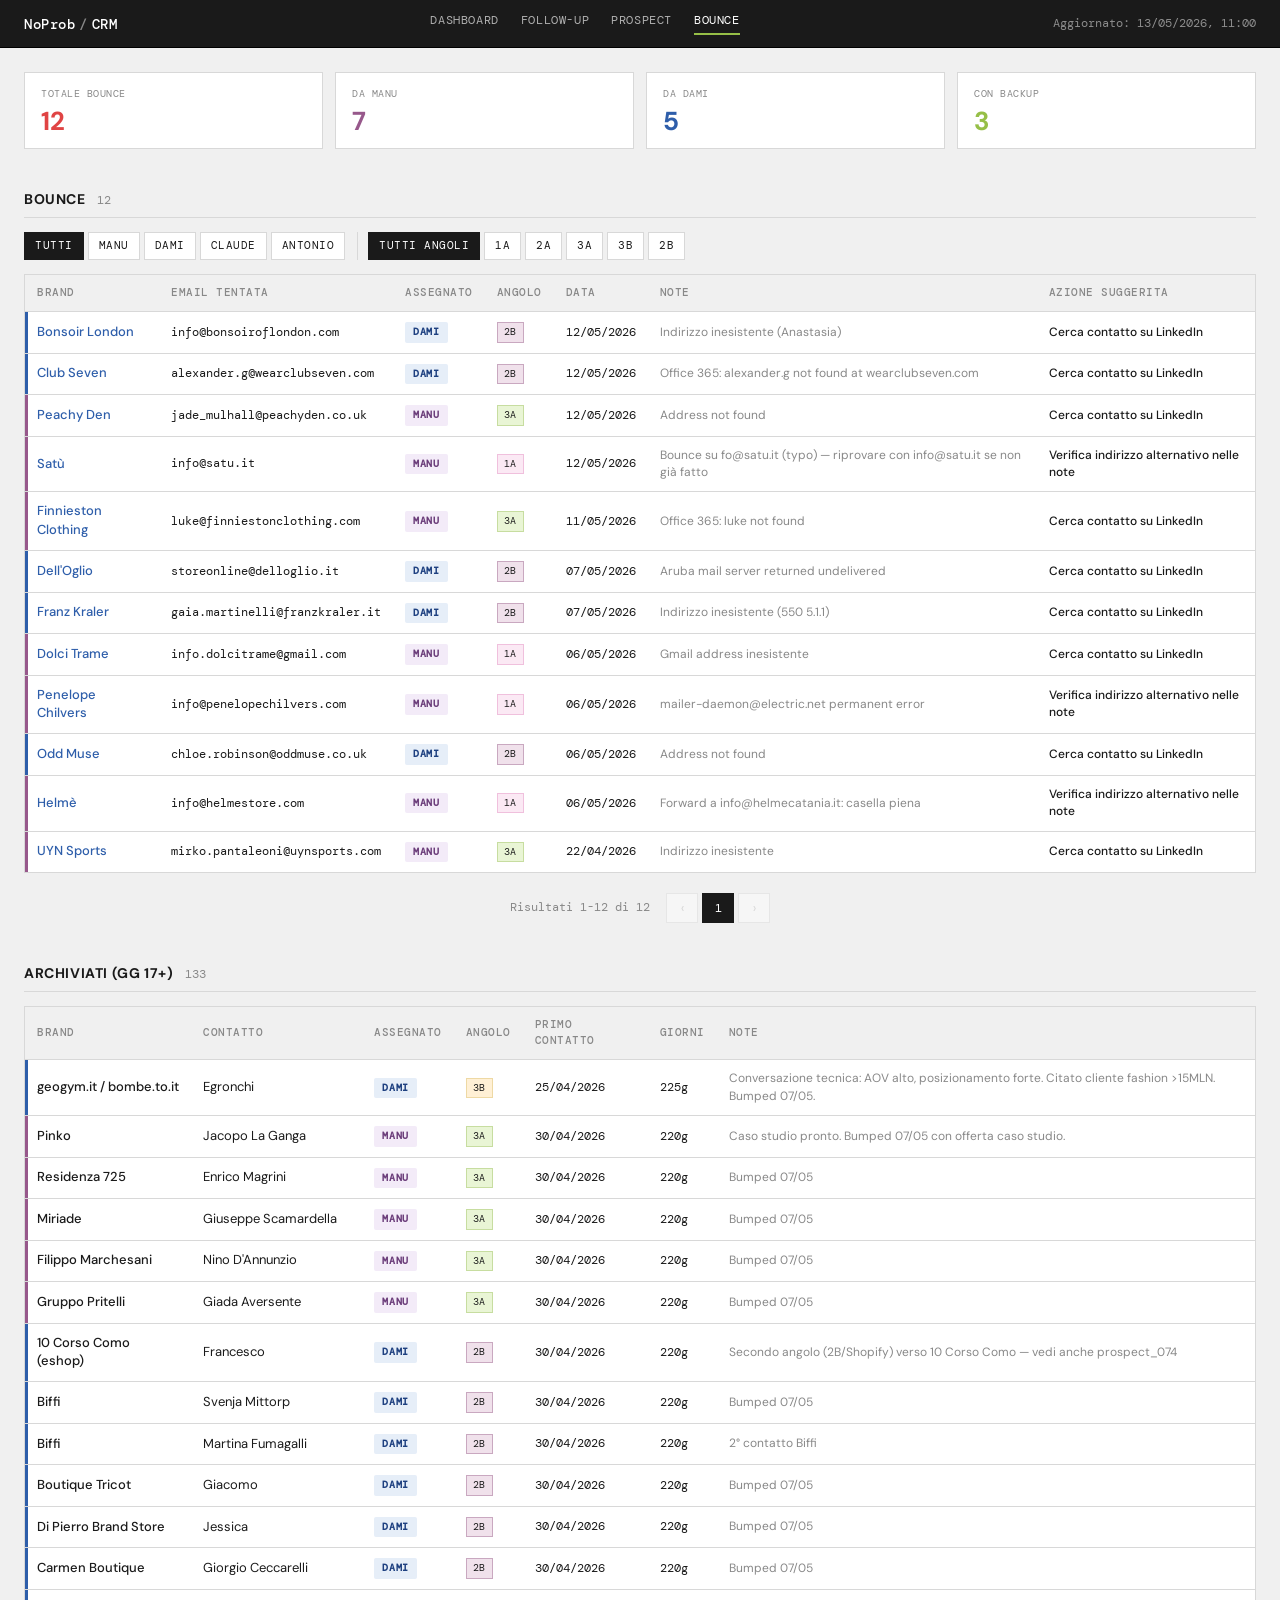
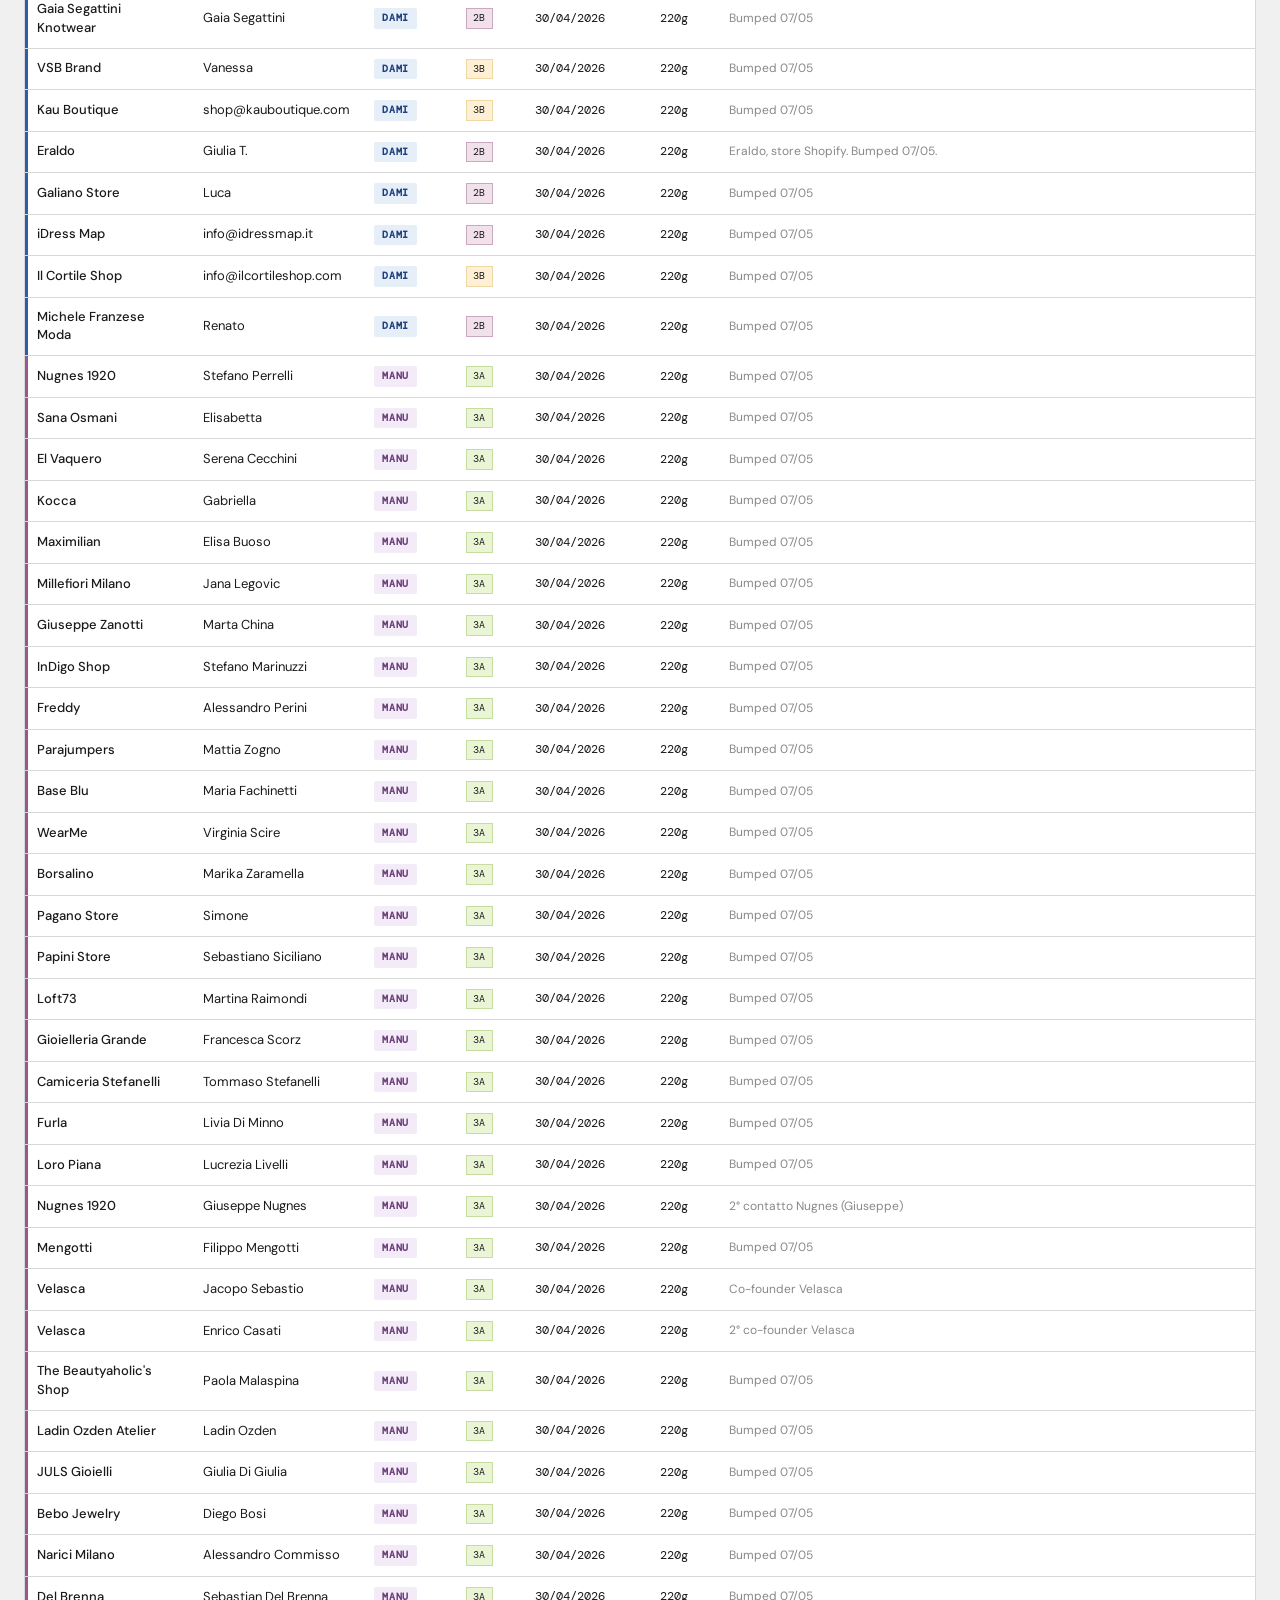
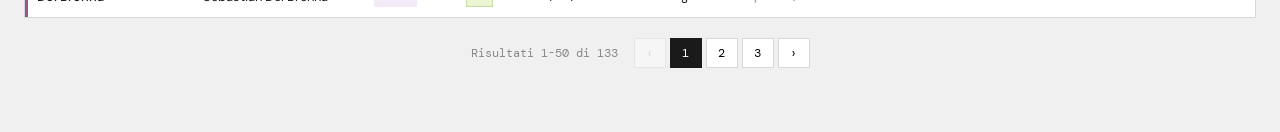
==== bounced.html @ 33f22202 "feat(crm): v2 — multi-page CRM with sender labels, follow-up tracking Rebuild completo del CRM da si" ====
<!doctype html>
<html lang="it">
<head>
<meta charset="utf-8" />
<meta name="viewport" content="width=device-width, initial-scale=1" />
<title>NoProb · CRM · Bounce</title>
<link rel="preconnect" href="https://fonts.googleapis.com">
<link rel="preconnect" href="https://fonts.gstatic.com" crossorigin>
<link href="https://fonts.googleapis.com/css2?family=DM+Mono:wght@400;500&family=DM+Sans:wght@400;500;700&display=swap" rel="stylesheet">
<link rel="stylesheet" href="./css/style.css">
</head>
<body>

<div id="header-slot"></div>

<main>
  <!-- STATS BOUNCE -->
  <section>
    <div class="stats" style="grid-template-columns:repeat(4,1fr);">
      <div class="stat danger"><div class="label">Totale bounce</div><div class="value" id="b-total">—</div></div>
      <div class="stat purple"><div class="label">Da Manu</div><div class="value" id="b-manu">—</div></div>
      <div class="stat blue"><div class="label">Da Dami</div><div class="value" id="b-dami">—</div></div>
      <div class="stat green"><div class="label">Con backup</div><div class="value" id="b-backup">—</div></div>
    </div>
  </section>

  <!-- TABELLA BOUNCE -->
  <section>
    <h2 class="section-title">Bounce <span class="count" id="bounce-count"></span></h2>
    <div class="filters">
      <div class="filter-group" id="bf-sender">
        <span class="chip active" data-key="sender" data-value="all">Tutti</span>
        <span class="chip" data-key="sender" data-value="Manu">Manu</span>
        <span class="chip" data-key="sender" data-value="Dami">Dami</span>
        <span class="chip" data-key="sender" data-value="Claude">Claude</span>
        <span class="chip" data-key="sender" data-value="Antonio">Antonio</span>
      </div>
      <div class="filter-group" id="bf-angle">
        <span class="chip active" data-key="angle" data-value="all">Tutti angoli</span>
        <span class="chip" data-key="angle" data-value="1A">1A</span>
        <span class="chip" data-key="angle" data-value="2A">2A</span>
        <span class="chip" data-key="angle" data-value="3A">3A</span>
        <span class="chip" data-key="angle" data-value="3B">3B</span>
        <span class="chip" data-key="angle" data-value="2B">2B</span>
      </div>
    </div>
    <div id="bounce-table-wrap"></div>
    <div id="bounce-pagination"></div>
  </section>

  <!-- ARCHIVIATI -->
  <section>
    <h2 class="section-title">Archiviati (gg 17+) <span class="count" id="arch-count"></span></h2>
    <div id="arch-table-wrap"></div>
    <div id="arch-pagination"></div>
  </section>
</main>

<script src="./js/shared.js"></script>
<script>
const STATE = {
  data: null,
  bounce: { sender: 'all', angle: 'all', page: 1, perPage: 50 },
  arch:   { page: 1, perPage: 50 },
};

function renderStats() {
  const all = STATE.data.bounced || [];
  document.getElementById('b-total').textContent = all.length;
  document.getElementById('b-manu').textContent = all.filter(b => (b.sender || b.assigned_to) === 'Manu').length;
  document.getElementById('b-dami').textContent = all.filter(b => (b.sender || b.assigned_to) === 'Dami').length;
  document.getElementById('b-backup').textContent = all.filter(b =>
    /alternativ|backup|@|customercare|sales@/i.test(b.notes || '')
  ).length;
}

function applyBounceFilters(items) {
  let r = items;
  if (STATE.bounce.sender !== 'all') r = r.filter(b => (b.sender || b.assigned_to) === STATE.bounce.sender);
  if (STATE.bounce.angle  !== 'all') r = r.filter(b => b.angle === STATE.bounce.angle);
  return r;
}

function renderBounces() {
  const wrap = document.getElementById('bounce-table-wrap');
  const pag  = document.getElementById('bounce-pagination');
  clear(wrap); clear(pag);

  const all = STATE.data.bounced || [];
  const filtered = applyBounceFilters(all);
  filtered.sort((a, b) => (b.bounce_date || '').localeCompare(a.bounce_date || ''));

  document.getElementById('bounce-count').textContent =
    `${filtered.length}${filtered.length !== all.length ? ' filtrati su ' + all.length : ''}`;

  if (!filtered.length) {
    wrap.appendChild(el('div', { class: 'empty' }, 'Nessun bounce'));
    return;
  }

  const state = paginate(filtered, STATE.bounce.page, STATE.bounce.perPage);

  const table = el('table', { class: 'crm-table' });
  table.appendChild(el('thead', {}, el('tr', {},
    el('th', {}, 'Brand'),
    el('th', {}, 'Email tentata'),
    el('th', {}, 'Assegnato'),
    el('th', {}, 'Angolo'),
    el('th', {}, 'Data'),
    el('th', {}, 'Note'),
    el('th', {}, 'Azione suggerita'),
  )));
  const tbody = el('tbody');
  for (const b of state.slice) {
    const sender = (b.sender || b.assigned_to || 'Manu').toLowerCase();
    const brandCell = b.domain
      ? el('td', { class: 'brand-cell' },
          el('a', { href: `https://${b.domain}`, target: '_blank', rel: 'noopener' }, b.brand || b.domain))
      : el('td', { class: 'brand-cell' }, b.brand || '—');
    tbody.appendChild(el('tr', { class: `sender-${sender}` },
      brandCell,
      el('td', { class: 'mono' }, b.email || '—'),
      el('td', {}, senderBadge(b.sender || b.assigned_to)),
      el('td', {}, angleBadge(b.angle)),
      el('td', { class: 'mono' }, fmtDateIT(b.bounce_date)),
      el('td', { style: 'font-size:12px;color:var(--muted);' }, b.notes || '—'),
      el('td', { style: 'font-size:12px;font-weight:500;' }, b.suggested_action || 'Cerca contatto su LinkedIn'),
    ));
  }
  table.appendChild(tbody);
  wrap.appendChild(table);

  pag.appendChild(renderPagination(state, p => {
    STATE.bounce.page = p; renderBounces();
    document.getElementById('bounce-table-wrap').scrollIntoView({ behavior: 'smooth', block: 'start' });
  }));
}

function renderArchived() {
  const wrap = document.getElementById('arch-table-wrap');
  const pag  = document.getElementById('arch-pagination');
  clear(wrap); clear(pag);

  const all = STATE.data.no_reply || [];
  const archived = all.filter(p => p.status === 'archived' || (p.first_contact && daysSince(p.first_contact) >= 17 && p.status !== 'autoresponse'));
  archived.sort((a, b) => (a.first_contact || '').localeCompare(b.first_contact || ''));

  document.getElementById('arch-count').textContent = archived.length;

  if (!archived.length) {
    wrap.appendChild(el('div', { class: 'empty' }, 'Nessun prospect archiviato'));
    return;
  }

  const state = paginate(archived, STATE.arch.page, STATE.arch.perPage);

  const table = el('table', { class: 'crm-table' });
  table.appendChild(el('thead', {}, el('tr', {},
    el('th', {}, 'Brand'),
    el('th', {}, 'Contatto'),
    el('th', {}, 'Assegnato'),
    el('th', {}, 'Angolo'),
    el('th', {}, 'Primo contatto'),
    el('th', {}, 'Giorni'),
    el('th', {}, 'Note'),
  )));
  const tbody = el('tbody');
  for (const p of state.slice) {
    const sender = (p.sender || p.assigned_to || 'Manu').toLowerCase();
    const days = daysSince(p.first_contact);
    const tr = el('tr', { class: `sender-${sender}` },
      el('td', { class: 'brand-cell' }, p.brand || '—'),
      el('td', {}, p.contact || p.email || '—'),
      el('td', {}, senderBadge(p.sender || p.assigned_to)),
      el('td', {}, angleBadge(p.angle)),
      el('td', { class: 'mono' }, fmtDateIT(p.first_contact)),
      el('td', { class: 'mono' }, days != null ? `${days}g` : '—'),
      el('td', { style: 'font-size:12px;color:var(--muted);' }, p.notes || '—'),
    );
    tr.addEventListener('click', () => openModal(p.brand, buildProspectModal(p)));
    tbody.appendChild(tr);
  }
  table.appendChild(tbody);
  wrap.appendChild(table);

  pag.appendChild(renderPagination(state, p => {
    STATE.arch.page = p; renderArchived();
    document.getElementById('arch-table-wrap').scrollIntoView({ behavior: 'smooth', block: 'start' });
  }));
}

function bindFilters() {
  document.querySelectorAll('#bf-sender .chip, #bf-angle .chip').forEach(chip => {
    chip.addEventListener('click', () => {
      const key = chip.getAttribute('data-key');
      const val = chip.getAttribute('data-value');
      STATE.bounce[key] = val;
      const grp = chip.parentElement;
      grp.querySelectorAll('.chip').forEach(c => c.classList.remove('active'));
      chip.classList.add('active');
      STATE.bounce.page = 1;
      renderBounces();
    });
  });
}

async function init() {
  document.getElementById('header-slot').appendChild(buildHeader('bounced'));
  try {
    STATE.data = await loadProspects();
    setTimestamp(STATE.data.meta && STATE.data.meta.last_updated);
    bindFilters();
    renderStats();
    renderBounces();
    renderArchived();
  } catch (err) {
    showError(`Errore caricamento dati: ${err.message}`);
    setTimestamp(null);
  }
}
init();
</script>
</body>
</html>
---- css/style.css ----
:root {
  --black: #1A1A1A;
  --bg: #F0F0F0;
  --white: #ffffff;
  --green: #96BF47;
  --purple: #97588B;
  --blue: #2E5EAA;
  --border: #D8D8D8;
  --muted: #888888;
  --danger: #E04444;
  --warning: #E89B2F;
  --orange: #ffad46;

  --badge-manu-bg: #f3ebf8;
  --badge-manu-fg: #6b3d7a;
  --badge-dami-bg: #e6eef8;
  --badge-dami-fg: #1e4080;
  --badge-claude-bg: #fff3e0;
  --badge-claude-fg: #8a4a00;
  --badge-antonio-bg: #edf7da;
  --badge-antonio-fg: #2a5a20;

  --font-sans: "DM Sans", system-ui, -apple-system, sans-serif;
  --font-mono: "DM Mono", ui-monospace, "SF Mono", Menlo, monospace;
}

* { box-sizing: border-box; }
html, body { margin: 0; padding: 0; }
body {
  font-family: var(--font-sans);
  color: var(--black);
  background: var(--bg);
  font-size: 14px;
  line-height: 1.45;
  -webkit-font-smoothing: antialiased;
}
a { color: var(--blue); text-decoration: none; }
a:hover { text-decoration: underline; }
button { font-family: inherit; cursor: pointer; }

/* ============ Header + Nav ============ */
header.app-header {
  position: sticky;
  top: 0;
  z-index: 50;
  background: var(--black);
  color: var(--white);
  display: flex;
  align-items: center;
  justify-content: space-between;
  padding: 12px 24px;
  border-bottom: 1px solid #000;
}
.logo {
  font-family: var(--font-mono);
  font-weight: 500;
  font-size: 14px;
  letter-spacing: 0.5px;
  color: var(--white);
}
.logo .slash { color: var(--muted); margin: 0 4px; }

nav.main-nav {
  display: flex;
  gap: 22px;
}
nav.main-nav a {
  color: rgba(255,255,255,0.65);
  font-family: var(--font-mono);
  font-size: 12px;
  text-transform: uppercase;
  letter-spacing: 0.6px;
  padding-bottom: 4px;
  border-bottom: 2px solid transparent;
  text-decoration: none;
}
nav.main-nav a:hover { color: var(--white); text-decoration: none; }
nav.main-nav a.active {
  color: var(--white);
  border-bottom-color: var(--green);
}

.timestamp {
  font-family: var(--font-mono);
  font-size: 12px;
  color: rgba(255,255,255,0.5);
}

main {
  max-width: 1400px;
  margin: 0 auto;
  padding: 24px;
}
section { margin-bottom: 40px; }

h2.section-title {
  font-family: var(--font-sans);
  font-weight: 700;
  font-size: 14px;
  text-transform: uppercase;
  letter-spacing: 0.6px;
  margin: 0 0 14px 0;
  padding-bottom: 8px;
  border-bottom: 1px solid var(--border);
}
h2.section-title .count {
  font-family: var(--font-mono);
  font-weight: 400;
  font-size: 12px;
  color: var(--muted);
  margin-left: 8px;
  text-transform: none;
  letter-spacing: 0;
}

/* ============ Stats bar ============ */
.stats {
  display: grid;
  grid-template-columns: repeat(6, 1fr);
  gap: 12px;
  margin-bottom: 32px;
}
.stat {
  background: var(--white);
  border: 1px solid var(--border);
  padding: 14px 16px;
}
.stat .label {
  font-family: var(--font-mono);
  font-size: 10px;
  color: var(--muted);
  text-transform: uppercase;
  letter-spacing: 0.5px;
  margin-bottom: 6px;
}
.stat .value {
  font-weight: 700;
  font-size: 26px;
  line-height: 1;
}
.stat.green .value   { color: var(--green); }
.stat.warning .value { color: var(--warning); }
.stat.blue .value    { color: var(--blue); }
.stat.danger .value  { color: var(--danger); }
.stat.purple .value  { color: var(--purple); }

/* ============ 7-day activity bar ============ */
.week-bar {
  display: grid;
  grid-template-columns: repeat(7, 1fr);
  gap: 8px;
  margin-bottom: 24px;
}
.day-card {
  background: var(--white);
  border: 1px solid var(--border);
  padding: 12px;
  display: flex;
  flex-direction: column;
  min-height: 92px;
  position: relative;
}
.day-card.today {
  border: 1px solid var(--black);
  border-bottom: 3px solid var(--black);
}
.day-card.empty { background: #fafafa; opacity: 0.65; }
.day-card .day-date {
  font-family: var(--font-mono);
  font-size: 11px;
  color: var(--muted);
  text-transform: uppercase;
  letter-spacing: 0.5px;
  margin-bottom: 6px;
}
.day-card .day-total {
  font-weight: 700;
  font-size: 22px;
  line-height: 1;
  margin-bottom: 8px;
}
.day-card .day-dots {
  display: flex;
  gap: 4px;
  flex-wrap: wrap;
  margin-top: auto;
}
.dot {
  display: inline-flex;
  align-items: center;
  gap: 3px;
  font-family: var(--font-mono);
  font-size: 10px;
  color: var(--muted);
}
.dot::before {
  content: '';
  display: inline-block;
  width: 8px;
  height: 8px;
  border-radius: 50%;
}
.dot.manu::before    { background: var(--purple); }
.dot.dami::before    { background: var(--blue); }
.dot.claude::before  { background: var(--orange); }
.dot.antonio::before { background: var(--green); }

/* ============ Date range filter ============ */
.range-filter {
  display: flex;
  gap: 8px;
  align-items: center;
  background: var(--white);
  border: 1px solid var(--border);
  padding: 10px 14px;
  margin-bottom: 24px;
  flex-wrap: wrap;
}
.range-filter label {
  font-family: var(--font-mono);
  font-size: 11px;
  text-transform: uppercase;
  color: var(--muted);
  letter-spacing: 0.5px;
}
.range-filter input[type="date"] {
  border: 1px solid var(--border);
  padding: 6px 8px;
  font-family: var(--font-mono);
  font-size: 12px;
  background: var(--white);
}
.btn {
  background: var(--black);
  color: var(--white);
  border: none;
  padding: 7px 14px;
  font-family: var(--font-mono);
  font-size: 11px;
  text-transform: uppercase;
  letter-spacing: 0.5px;
}
.btn.secondary {
  background: var(--white);
  color: var(--black);
  border: 1px solid var(--border);
}
.btn:hover { opacity: 0.85; }
.range-active-badge {
  font-family: var(--font-mono);
  font-size: 11px;
  background: var(--bg);
  padding: 4px 8px;
  border: 1px solid var(--border);
  margin-left: 8px;
}

/* ============ Sender badges ============ */
.badge {
  display: inline-block;
  font-family: var(--font-mono);
  font-size: 10px;
  padding: 2px 7px;
  border: 1px solid transparent;
  text-transform: uppercase;
  letter-spacing: 0.6px;
  font-weight: 700;
  border-radius: 2px;
}
.badge.sender-manu    { background: var(--badge-manu-bg);    color: var(--badge-manu-fg); }
.badge.sender-dami    { background: var(--badge-dami-bg);    color: var(--badge-dami-fg); }
.badge.sender-claude  { background: var(--badge-claude-bg);  color: var(--badge-claude-fg); }
.badge.sender-antonio { background: var(--badge-antonio-bg); color: var(--badge-antonio-fg); }

.badge-angle {
  display: inline-block;
  font-family: var(--font-mono);
  font-size: 10px;
  padding: 2px 6px;
  border: 1px solid var(--border);
  text-transform: uppercase;
  letter-spacing: 0.5px;
  background: var(--white);
}
.badge-angle.a-1A { background: #FBE9F4; border-color: #F0C0DD; }
.badge-angle.a-2A { background: #E5F0FF; border-color: #B6CFEE; }
.badge-angle.a-3A { background: #E9F5D5; border-color: #C7DDA0; }
.badge-angle.a-3B { background: #FFF0D5; border-color: #EED9A4; }
.badge-angle.a-2B { background: #F0E1EB; border-color: #C9A8C0; }

.badge-platform {
  font-family: var(--font-mono);
  font-size: 10px;
  padding: 2px 6px;
  border: 1px solid var(--border);
  text-transform: uppercase;
  letter-spacing: 0.5px;
  background: var(--white);
}
.badge-platform.shopify { background: #E9F5D5; border-color: #C7DDA0; }
.badge-platform.non-shopify { background: var(--bg); color: var(--muted); }

.tag {
  display: inline-block;
  font-family: var(--font-mono);
  font-size: 10px;
  padding: 2px 6px;
  text-transform: uppercase;
  letter-spacing: 0.5px;
}
.tag.manual  { background: var(--bg); color: var(--muted); border: 1px solid var(--border); }
.tag.cowork  { background: #fff3e0; color: var(--badge-claude-fg); border: 1px solid #ffd9a8; }

/* ============ Conversation cards ============ */
.conv-grid {
  display: grid;
  grid-template-columns: repeat(auto-fill, minmax(400px, 1fr));
  gap: 14px;
}
.conv-card {
  background: var(--white);
  border: 1px solid var(--border);
  border-left: 4px solid var(--purple);
  display: flex;
  flex-direction: column;
}
.conv-card.sender-dami    { border-left-color: var(--blue); }
.conv-card.sender-claude  { border-left-color: var(--orange); }
.conv-card.sender-antonio { border-left-color: var(--green); }

.conv-card .card-header {
  display: flex;
  align-items: center;
  gap: 8px;
  padding: 14px 16px 8px;
  flex-wrap: wrap;
}
.conv-card .card-header .brand {
  font-weight: 700;
  font-size: 16px;
  margin-right: auto;
}
.conv-card .contact-line {
  padding: 0 16px 12px;
  font-family: var(--font-mono);
  font-size: 11px;
  color: var(--muted);
}
.conv-card .panel {
  border-top: 1px solid var(--border);
  padding: 12px 16px;
  font-size: 13px;
  background: #fafafa;
}
.conv-card .panel .panel-label {
  font-family: var(--font-mono);
  font-size: 10px;
  text-transform: uppercase;
  letter-spacing: 0.6px;
  color: var(--muted);
  margin-bottom: 4px;
  font-weight: 700;
}
.conv-card .panel.outbound { background: #f4f7ff; }
.conv-card .panel.outbound .panel-label { color: var(--blue); }
.conv-card .panel.inbound  { background: #f6fbe9; }
.conv-card .panel.inbound  .panel-label { color: #4d7920; }
.conv-card .panel .snippet {
  font-style: italic;
  line-height: 1.5;
  color: var(--black);
  margin-bottom: 4px;
}
.conv-card .panel .meta {
  font-family: var(--font-mono);
  font-size: 11px;
  color: var(--muted);
}
.conv-card .reminder {
  padding: 12px 16px;
  border-top: 1px solid var(--border);
  background: var(--bg);
  font-size: 13px;
}
.conv-card .reminder.urgent  { background: #ffe9e9; color: var(--danger); }
.conv-card .reminder.soon    { background: #fff3e0; color: var(--warning); }
.conv-card .reminder .label {
  font-family: var(--font-mono);
  font-size: 10px;
  text-transform: uppercase;
  letter-spacing: 0.5px;
  font-weight: 700;
  margin-right: 6px;
}
.conv-card .notes {
  padding: 12px 16px;
  border-top: 1px dashed var(--border);
  font-size: 12px;
  color: var(--muted);
  line-height: 1.5;
}

/* ============ SOP Roadmap ============ */
.roadmap {
  background: var(--white);
  border: 1px solid var(--border);
  padding: 24px 16px 20px;
}
.roadmap-track {
  display: flex;
  align-items: flex-start;
  justify-content: space-between;
  position: relative;
  overflow-x: auto;
  padding-bottom: 6px;
}
.roadmap-track::before {
  content: '';
  position: absolute;
  top: 22px;
  left: 4%;
  right: 4%;
  height: 2px;
  background: var(--border);
  z-index: 0;
}
.step {
  flex: 1;
  min-width: 110px;
  display: flex;
  flex-direction: column;
  align-items: center;
  position: relative;
  z-index: 1;
}
.step .step-circle {
  width: 44px;
  height: 44px;
  border-radius: 50%;
  background: var(--white);
  border: 2px solid var(--border);
  display: flex;
  align-items: center;
  justify-content: center;
  font-family: var(--font-mono);
  font-weight: 700;
  font-size: 12px;
  margin-bottom: 8px;
}
.step.auto .step-circle    { background: #e9f5d5; border-color: var(--green); color: #4d7920; }
.step.manual .step-circle  { background: var(--white); border-color: var(--border); color: var(--muted); }
.step.stop .step-circle    { background: #ffe9e9; border-color: var(--danger); color: var(--danger); }
.step .step-label {
  font-size: 12px;
  text-align: center;
  font-weight: 700;
  margin-bottom: 2px;
}
.step .step-sub {
  font-family: var(--font-mono);
  font-size: 10px;
  color: var(--muted);
  text-transform: uppercase;
  letter-spacing: 0.5px;
  text-align: center;
}
.roadmap-legend {
  display: flex;
  gap: 18px;
  margin-top: 18px;
  padding-top: 14px;
  border-top: 1px dashed var(--border);
  font-family: var(--font-mono);
  font-size: 11px;
  color: var(--muted);
}
.legend-item { display: inline-flex; align-items: center; gap: 6px; }
.legend-item .swatch {
  display: inline-block;
  width: 10px; height: 10px; border-radius: 50%;
  border: 1px solid var(--border);
}
.legend-item .swatch.auto   { background: #e9f5d5; border-color: var(--green); }
.legend-item .swatch.manual { background: var(--white); }
.legend-item .swatch.stop   { background: #ffe9e9; border-color: var(--danger); }

/* ============ Filters chips ============ */
.filters {
  display: flex;
  gap: 6px;
  margin-bottom: 14px;
  flex-wrap: wrap;
  align-items: center;
}
.filter-group {
  display: flex;
  gap: 4px;
  flex-wrap: wrap;
}
.filter-group + .filter-group {
  border-left: 1px solid var(--border);
  padding-left: 10px;
  margin-left: 6px;
}
.chip {
  font-family: var(--font-mono);
  font-size: 11px;
  background: var(--white);
  border: 1px solid var(--border);
  padding: 5px 10px;
  cursor: pointer;
  color: var(--black);
  text-transform: uppercase;
  letter-spacing: 0.5px;
  user-select: none;
}
.chip:hover { background: var(--bg); }
.chip.active {
  background: var(--black);
  color: var(--white);
  border-color: var(--black);
}
.search-input {
  border: 1px solid var(--border);
  padding: 6px 10px;
  font-family: var(--font-mono);
  font-size: 12px;
  background: var(--white);
  min-width: 200px;
}

/* ============ Tables ============ */
table.crm-table {
  width: 100%;
  border-collapse: collapse;
  background: var(--white);
  border: 1px solid var(--border);
  font-size: 13px;
}
table.crm-table th, table.crm-table td {
  padding: 10px 12px;
  text-align: left;
  border-bottom: 1px solid var(--border);
  vertical-align: middle;
}
table.crm-table th {
  font-family: var(--font-mono);
  font-weight: 500;
  font-size: 11px;
  text-transform: uppercase;
  letter-spacing: 0.5px;
  color: var(--muted);
  background: var(--bg);
}
table.crm-table tbody tr:last-child td { border-bottom: none; }
table.crm-table tbody tr { cursor: pointer; }
table.crm-table tbody tr:hover { background: #fafafa; }
table.crm-table tbody tr.sender-manu    { box-shadow: inset 3px 0 0 0 var(--purple); }
table.crm-table tbody tr.sender-dami    { box-shadow: inset 3px 0 0 0 var(--blue); }
table.crm-table tbody tr.sender-claude  { box-shadow: inset 3px 0 0 0 var(--orange); }
table.crm-table tbody tr.sender-antonio { box-shadow: inset 3px 0 0 0 var(--green); }

td.mono { font-family: var(--font-mono); font-size: 12px; }
td.brand-cell { font-weight: 500; }
td.due-urgent { color: var(--danger); font-weight: 500; }
td.due-soon   { color: var(--warning); font-weight: 500; }

/* ============ Pagination ============ */
.pagination {
  display: flex;
  gap: 4px;
  justify-content: center;
  margin-top: 20px;
  align-items: center;
  flex-wrap: wrap;
  font-family: var(--font-mono);
  font-size: 12px;
}
.pagination .info {
  color: var(--muted);
  margin-right: 12px;
}
.pagination button {
  background: var(--white);
  border: 1px solid var(--border);
  padding: 6px 11px;
  font-family: var(--font-mono);
  font-size: 12px;
  cursor: pointer;
  min-width: 32px;
}
.pagination button:hover:not(:disabled) { background: var(--bg); }
.pagination button.active {
  background: var(--black);
  color: var(--white);
  border-color: var(--black);
}
.pagination button:disabled {
  opacity: 0.4;
  cursor: not-allowed;
}
.pagination .ellipsis { padding: 0 6px; color: var(--muted); }

/* ============ Modal ============ */
.modal-backdrop {
  position: fixed;
  inset: 0;
  background: rgba(26,26,26,0.5);
  display: none;
  align-items: flex-start;
  justify-content: center;
  padding: 40px 16px;
  z-index: 200;
  overflow-y: auto;
}
.modal-backdrop.open { display: flex; }
.modal {
  background: var(--white);
  border: 1px solid var(--border);
  width: 100%;
  max-width: 720px;
  position: relative;
}
.modal-header {
  display: flex;
  align-items: center;
  gap: 10px;
  padding: 16px 18px;
  border-bottom: 1px solid var(--border);
}
.modal-header .brand { font-weight: 700; font-size: 18px; flex: 1; }
.modal-close {
  background: transparent;
  border: none;
  font-size: 22px;
  color: var(--muted);
  cursor: pointer;
  padding: 0 4px;
}
.modal-close:hover { color: var(--black); }
.modal-body { padding: 16px 18px; }
.modal-section {
  margin-bottom: 18px;
}
.modal-section h4 {
  margin: 0 0 8px 0;
  font-family: var(--font-mono);
  font-size: 11px;
  text-transform: uppercase;
  letter-spacing: 0.5px;
  color: var(--muted);
  font-weight: 700;
}
.field-grid {
  display: grid;
  grid-template-columns: 140px 1fr;
  gap: 6px 12px;
  font-size: 13px;
}
.field-grid dt {
  font-family: var(--font-mono);
  font-size: 11px;
  color: var(--muted);
  text-transform: uppercase;
  letter-spacing: 0.4px;
}
.field-grid dd { margin: 0; }

/* ============ Timeline ============ */
.timeline-list {
  list-style: none;
  padding: 0;
  margin: 0;
}
.timeline-list li {
  padding: 8px 0 8px 18px;
  border-left: 2px solid var(--border);
  position: relative;
  font-size: 13px;
  margin-left: 6px;
}
.timeline-list li::before {
  content: '';
  position: absolute;
  left: -5px;
  top: 14px;
  width: 8px; height: 8px;
  border-radius: 50%;
  background: var(--blue);
}
.timeline-list li .ts {
  font-family: var(--font-mono);
  font-size: 11px;
  color: var(--muted);
  display: block;
  margin-bottom: 2px;
}

/* ============ Followups grouped list ============ */
.fu-group {
  margin-bottom: 20px;
}
.fu-group h3 {
  font-family: var(--font-sans);
  font-weight: 700;
  font-size: 13px;
  text-transform: uppercase;
  letter-spacing: 0.5px;
  margin: 0 0 10px 0;
  color: var(--black);
}
.fu-group h3 .count {
  font-family: var(--font-mono);
  font-size: 11px;
  font-weight: 400;
  color: var(--muted);
  margin-left: 6px;
  text-transform: none;
  letter-spacing: 0;
}
.fu-row {
  background: var(--white);
  border: 1px solid var(--border);
  padding: 10px 14px;
  margin-bottom: 6px;
  display: grid;
  grid-template-columns: 100px 1fr auto auto;
  align-items: center;
  gap: 12px;
  font-size: 13px;
}
.fu-row.sender-manu    { border-left: 3px solid var(--purple); }
.fu-row.sender-dami    { border-left: 3px solid var(--blue); }
.fu-row.sender-claude  { border-left: 3px solid var(--orange); }
.fu-row.sender-antonio { border-left: 3px solid var(--green); }
.fu-row .fu-action {
  font-family: var(--font-mono);
  font-size: 11px;
  text-transform: uppercase;
  color: var(--muted);
  letter-spacing: 0.5px;
}
.fu-row .fu-due {
  font-family: var(--font-mono);
  font-size: 11px;
  text-transform: uppercase;
  letter-spacing: 0.5px;
}
.fu-row .fu-due.urgent { color: var(--danger); font-weight: 700; }
.fu-row .fu-due.soon   { color: var(--warning); font-weight: 700; }

/* ============ Timeline page (forecast) ============ */
.forecast {
  display: grid;
  grid-template-columns: 100px 1fr;
  gap: 12px;
  font-size: 13px;
}
.forecast .day-col {
  font-family: var(--font-mono);
  font-size: 12px;
  color: var(--muted);
  padding-top: 8px;
}
.forecast .day-col strong { color: var(--black); display: block; font-size: 14px; }
.forecast .day-events {
  background: var(--white);
  border: 1px solid var(--border);
  padding: 10px 14px;
  margin-bottom: 6px;
}
.forecast .event {
  padding: 4px 0;
  border-bottom: 1px dashed var(--border);
  font-size: 13px;
}
.forecast .event:last-child { border-bottom: none; }
.forecast .event .e-action {
  font-family: var(--font-mono);
  font-size: 11px;
  color: var(--muted);
  margin-left: 6px;
  text-transform: uppercase;
  letter-spacing: 0.4px;
}

/* ============ Empty / error states ============ */
.empty {
  background: var(--white);
  border: 1px dashed var(--border);
  padding: 32px;
  text-align: center;
  color: var(--muted);
  font-family: var(--font-mono);
  font-size: 12px;
  text-transform: uppercase;
  letter-spacing: 0.5px;
}
.error-box {
  background: #FFF1F1;
  border: 1px solid var(--danger);
  color: var(--danger);
  padding: 14px 16px;
  font-family: var(--font-mono);
  font-size: 12px;
  margin-bottom: 16px;
}

/* ============ Responsive ============ */
@media (max-width: 1100px) {
  .stats { grid-template-columns: repeat(3, 1fr); }
  .week-bar { grid-template-columns: repeat(7, minmax(110px, 1fr)); overflow-x: auto; }
}
@media (max-width: 720px) {
  main { padding: 14px; }
  header.app-header { padding: 10px 14px; flex-wrap: wrap; gap: 8px; }
  nav.main-nav { gap: 14px; order: 3; width: 100%; justify-content: flex-start; padding-top: 8px; border-top: 1px solid #333; }
  .stats { grid-template-columns: repeat(2, 1fr); }
  .conv-grid { grid-template-columns: 1fr; }
  .fu-row { grid-template-columns: 1fr; gap: 4px; }
  .field-grid { grid-template-columns: 1fr; }
  .forecast { grid-template-columns: 1fr; }
  .timestamp { font-size: 11px; }
  table.crm-table { font-size: 12px; }
  table.crm-table th, table.crm-table td { padding: 8px; }
}
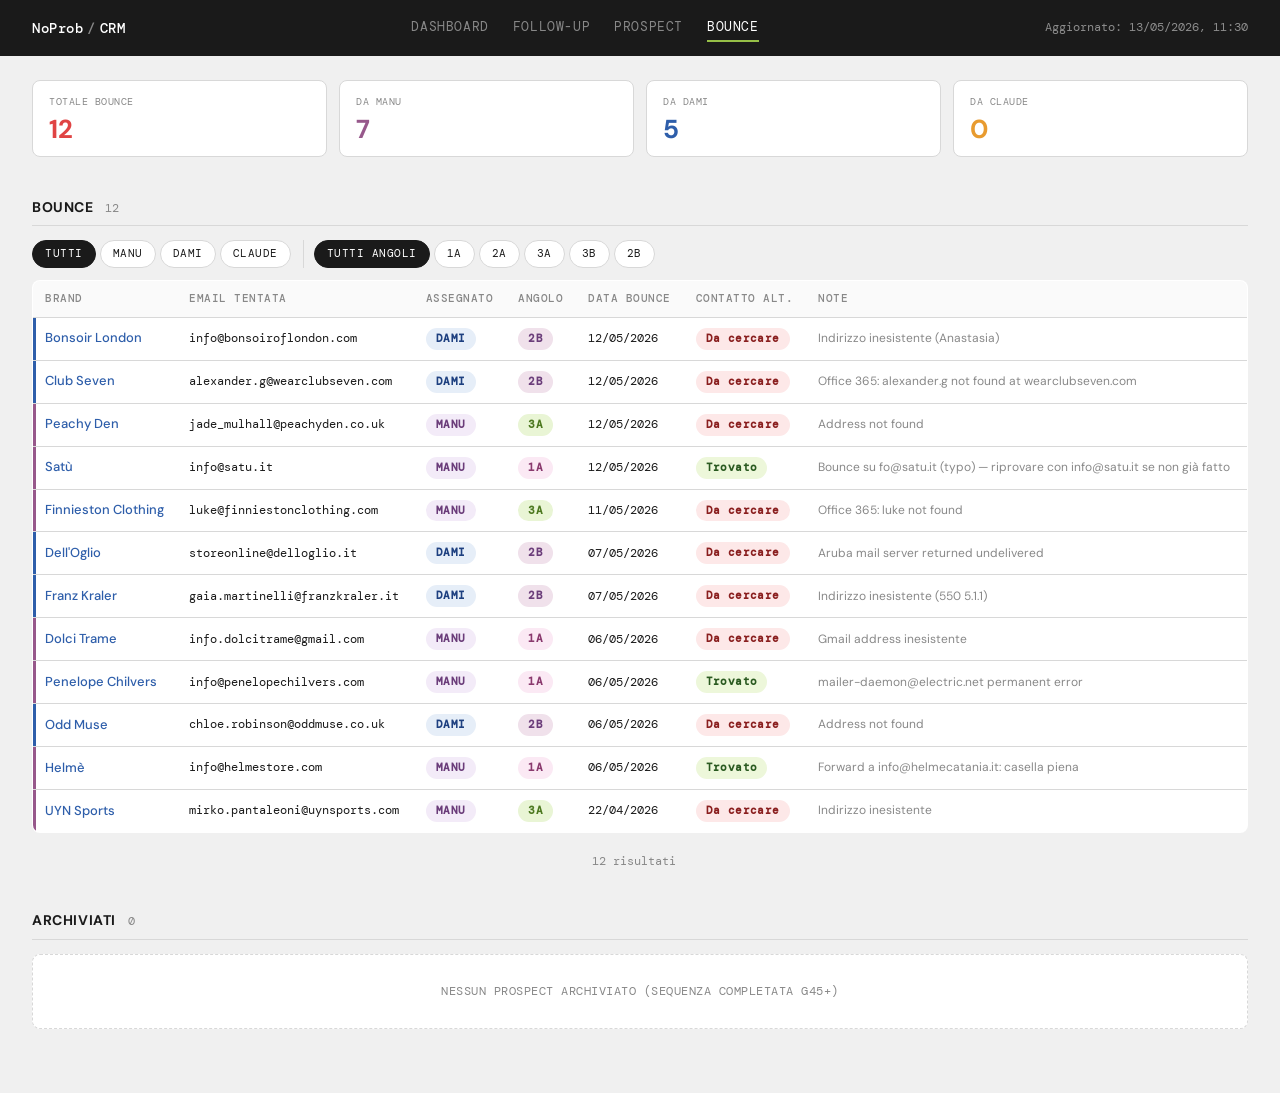
==== commit fbb1996f: "feat(crm): v3 refactor — email-only sequence, fix pagination, simplify SOP Rimosse tutte le menzioni" ====
--- a/bounced.html
+++ b/bounced.html
@@ -20,7 +20,7 @@
       <div class="stat danger"><div class="label">Totale bounce</div><div class="value" id="b-total">—</div></div>
       <div class="stat purple"><div class="label">Da Manu</div><div class="value" id="b-manu">—</div></div>
       <div class="stat blue"><div class="label">Da Dami</div><div class="value" id="b-dami">—</div></div>
-      <div class="stat green"><div class="label">Con backup</div><div class="value" id="b-backup">—</div></div>
+      <div class="stat warning"><div class="label">Da Claude</div><div class="value" id="b-claude">—</div></div>
     </div>
   </section>
 
@@ -33,7 +33,6 @@
         <span class="chip" data-key="sender" data-value="Manu">Manu</span>
         <span class="chip" data-key="sender" data-value="Dami">Dami</span>
         <span class="chip" data-key="sender" data-value="Claude">Claude</span>
-        <span class="chip" data-key="sender" data-value="Antonio">Antonio</span>
       </div>
       <div class="filter-group" id="bf-angle">
         <span class="chip active" data-key="angle" data-value="all">Tutti angoli</span>
@@ -50,7 +49,7 @@
 
   <!-- ARCHIVIATI -->
   <section>
-    <h2 class="section-title">Archiviati (gg 17+) <span class="count" id="arch-count"></span></h2>
+    <h2 class="section-title">Archiviati <span class="count" id="arch-count"></span></h2>
     <div id="arch-table-wrap"></div>
     <div id="arch-pagination"></div>
   </section>
@@ -60,18 +59,16 @@
 <script>
 const STATE = {
   data: null,
-  bounce: { sender: 'all', angle: 'all', page: 1, perPage: 50 },
-  arch:   { page: 1, perPage: 50 },
+  bounce: { sender: 'all', angle: 'all', page: 1 },
+  arch:   { page: 1 },
 };
 
 function renderStats() {
   const all = STATE.data.bounced || [];
-  document.getElementById('b-total').textContent = all.length;
-  document.getElementById('b-manu').textContent = all.filter(b => (b.sender || b.assigned_to) === 'Manu').length;
-  document.getElementById('b-dami').textContent = all.filter(b => (b.sender || b.assigned_to) === 'Dami').length;
-  document.getElementById('b-backup').textContent = all.filter(b =>
-    /alternativ|backup|@|customercare|sales@/i.test(b.notes || '')
-  ).length;
+  document.getElementById('b-total').textContent  = all.length;
+  document.getElementById('b-manu').textContent   = all.filter(b => (b.sender || b.assigned_to) === 'Manu').length;
+  document.getElementById('b-dami').textContent   = all.filter(b => (b.sender || b.assigned_to) === 'Dami').length;
+  document.getElementById('b-claude').textContent = all.filter(b => (b.sender || b.assigned_to) === 'Claude').length;
 }
 
 function applyBounceFilters(items) {
@@ -81,112 +78,131 @@
   return r;
 }
 
+function changeBouncePage(p) {
+  STATE.bounce.page = p; renderBounces();
+  document.getElementById('bounce-table-wrap').scrollIntoView({ behavior: 'smooth', block: 'start' });
+}
+function changeArchPage(p) {
+  STATE.arch.page = p; renderArchived();
+  document.getElementById('arch-table-wrap').scrollIntoView({ behavior: 'smooth', block: 'start' });
+}
+window.changeBouncePage = changeBouncePage;
+window.changeArchPage   = changeArchPage;
+
 function renderBounces() {
   const wrap = document.getElementById('bounce-table-wrap');
   const pag  = document.getElementById('bounce-pagination');
-  clear(wrap); clear(pag);
+  wrap.innerHTML = ''; pag.innerHTML = '';
 
   const all = STATE.data.bounced || [];
-  const filtered = applyBounceFilters(all);
-  filtered.sort((a, b) => (b.bounce_date || '').localeCompare(a.bounce_date || ''));
-
+  const filtered = applyBounceFilters(all)
+    .sort((a, b) => (b.bounce_date || '').localeCompare(a.bounce_date || ''));
   document.getElementById('bounce-count').textContent =
     `${filtered.length}${filtered.length !== all.length ? ' filtrati su ' + all.length : ''}`;
 
   if (!filtered.length) {
-    wrap.appendChild(el('div', { class: 'empty' }, 'Nessun bounce'));
+    wrap.innerHTML = '<div class="empty">Nessun bounce</div>';
     return;
   }
 
-  const state = paginate(filtered, STATE.bounce.page, STATE.bounce.perPage);
-
-  const table = el('table', { class: 'crm-table' });
-  table.appendChild(el('thead', {}, el('tr', {},
-    el('th', {}, 'Brand'),
-    el('th', {}, 'Email tentata'),
-    el('th', {}, 'Assegnato'),
-    el('th', {}, 'Angolo'),
-    el('th', {}, 'Data'),
-    el('th', {}, 'Note'),
-    el('th', {}, 'Azione suggerita'),
-  )));
-  const tbody = el('tbody');
-  for (const b of state.slice) {
+  const state = paginate(filtered, STATE.bounce.page, 50);
+  let html = `
+    <table class="crm-table">
+      <thead><tr>
+        <th>Brand</th>
+        <th>Email tentata</th>
+        <th>Assegnato</th>
+        <th>Angolo</th>
+        <th>Data bounce</th>
+        <th>Contatto alt.</th>
+        <th>Note</th>
+      </tr></thead>
+      <tbody>
+  `;
+  for (const b of state.items) {
     const sender = (b.sender || b.assigned_to || 'Manu').toLowerCase();
-    const brandCell = b.domain
-      ? el('td', { class: 'brand-cell' },
-          el('a', { href: `https://${b.domain}`, target: '_blank', rel: 'noopener' }, b.brand || b.domain))
-      : el('td', { class: 'brand-cell' }, b.brand || '—');
-    tbody.appendChild(el('tr', { class: `sender-${sender}` },
-      brandCell,
-      el('td', { class: 'mono' }, b.email || '—'),
-      el('td', {}, senderBadge(b.sender || b.assigned_to)),
-      el('td', {}, angleBadge(b.angle)),
-      el('td', { class: 'mono' }, fmtDateIT(b.bounce_date)),
-      el('td', { style: 'font-size:12px;color:var(--muted);' }, b.notes || '—'),
-      el('td', { style: 'font-size:12px;font-weight:500;' }, b.suggested_action || 'Cerca contatto su LinkedIn'),
-    ));
-  }
-  table.appendChild(tbody);
-  wrap.appendChild(table);
-
-  pag.appendChild(renderPagination(state, p => {
-    STATE.bounce.page = p; renderBounces();
-    document.getElementById('bounce-table-wrap').scrollIntoView({ behavior: 'smooth', block: 'start' });
-  }));
+    const altPill = b.alt_contact_found
+      ? `<span class="badge" style="background:#edf7da;color:#2a5a20">Trovato</span>`
+      : `<span class="badge" style="background:#fde8e8;color:#8a1f1f">Da cercare</span>`;
+    const brandHtml = b.domain
+      ? `<a href="https://${b.domain}" target="_blank" rel="noopener">${escapeHtml(b.brand || b.domain)}</a>`
+      : escapeHtml(b.brand || '—');
+    html += `
+      <tr class="${sender}">
+        <td class="brand-cell">${brandHtml}</td>
+        <td class="mono">${escapeHtml(b.email || '—')}</td>
+        <td>${senderBadge(b.sender || b.assigned_to)}</td>
+        <td>${angleBadge(b.angle)}</td>
+        <td class="mono">${formatDateFull(b.bounce_date)}</td>
+        <td>${altPill}</td>
+        <td style="font-size:12px;color:var(--muted);">${escapeHtml(b.notes || '—')}</td>
+      </tr>
+    `;
+  }
+  html += '</tbody></table>';
+  wrap.innerHTML = html;
+
+  renderPagination(pag, state.currentPage, state.totalPages, 'changeBouncePage', state.total);
 }
 
 function renderArchived() {
   const wrap = document.getElementById('arch-table-wrap');
   const pag  = document.getElementById('arch-pagination');
-  clear(wrap); clear(pag);
+  wrap.innerHTML = ''; pag.innerHTML = '';
 
   const all = STATE.data.no_reply || [];
-  const archived = all.filter(p => p.status === 'archived' || (p.first_contact && daysSince(p.first_contact) >= 17 && p.status !== 'autoresponse'));
-  archived.sort((a, b) => (a.first_contact || '').localeCompare(b.first_contact || ''));
-
+  const archived = all
+    .filter(p => p.status === 'archived')
+    .sort((a, b) => (b.first_contact || '').localeCompare(a.first_contact || ''));
   document.getElementById('arch-count').textContent = archived.length;
 
   if (!archived.length) {
-    wrap.appendChild(el('div', { class: 'empty' }, 'Nessun prospect archiviato'));
+    wrap.innerHTML = '<div class="empty">Nessun prospect archiviato (sequenza completata G45+)</div>';
     return;
   }
 
-  const state = paginate(archived, STATE.arch.page, STATE.arch.perPage);
-
-  const table = el('table', { class: 'crm-table' });
-  table.appendChild(el('thead', {}, el('tr', {},
-    el('th', {}, 'Brand'),
-    el('th', {}, 'Contatto'),
-    el('th', {}, 'Assegnato'),
-    el('th', {}, 'Angolo'),
-    el('th', {}, 'Primo contatto'),
-    el('th', {}, 'Giorni'),
-    el('th', {}, 'Note'),
-  )));
-  const tbody = el('tbody');
-  for (const p of state.slice) {
+  const state = paginate(archived, STATE.arch.page, 50);
+  let html = `
+    <table class="crm-table">
+      <thead><tr>
+        <th>Brand</th>
+        <th>Contatto</th>
+        <th>Assegnato</th>
+        <th>Angolo</th>
+        <th>Primo contatto</th>
+        <th>Giorni totali</th>
+        <th>Note</th>
+      </tr></thead>
+      <tbody>
+  `;
+  for (const p of state.items) {
     const sender = (p.sender || p.assigned_to || 'Manu').toLowerCase();
     const days = daysSince(p.first_contact);
-    const tr = el('tr', { class: `sender-${sender}` },
-      el('td', { class: 'brand-cell' }, p.brand || '—'),
-      el('td', {}, p.contact || p.email || '—'),
-      el('td', {}, senderBadge(p.sender || p.assigned_to)),
-      el('td', {}, angleBadge(p.angle)),
-      el('td', { class: 'mono' }, fmtDateIT(p.first_contact)),
-      el('td', { class: 'mono' }, days != null ? `${days}g` : '—'),
-      el('td', { style: 'font-size:12px;color:var(--muted);' }, p.notes || '—'),
-    );
-    tr.addEventListener('click', () => openModal(p.brand, buildProspectModal(p)));
-    tbody.appendChild(tr);
-  }
-  table.appendChild(tbody);
-  wrap.appendChild(table);
-
-  pag.appendChild(renderPagination(state, p => {
-    STATE.arch.page = p; renderArchived();
-    document.getElementById('arch-table-wrap').scrollIntoView({ behavior: 'smooth', block: 'start' });
-  }));
+    html += `
+      <tr class="${sender}" data-pid="${p.id}">
+        <td class="brand-cell">${escapeHtml(p.brand || '—')}</td>
+        <td>${escapeHtml(p.contact || p.email || '—')}</td>
+        <td>${senderBadge(p.sender || p.assigned_to)}</td>
+        <td>${angleBadge(p.angle)}</td>
+        <td class="mono">${formatDateFull(p.first_contact)}</td>
+        <td><span class="days-pill red">${days}g</span></td>
+        <td style="font-size:12px;color:var(--muted);">${escapeHtml(p.notes || '—')}</td>
+      </tr>
+    `;
+  }
+  html += '</tbody></table>';
+  wrap.innerHTML = html;
+
+  // bind row click → modal
+  wrap.querySelectorAll('tbody tr').forEach(tr => {
+    tr.addEventListener('click', () => {
+      const pid = tr.getAttribute('data-pid');
+      const p = (STATE.data.no_reply || []).find(x => x.id === pid);
+      if (p) openProspectModal(p);
+    });
+  });
+
+  renderPagination(pag, state.currentPage, state.totalPages, 'changeArchPage', state.total);
 }
 
 function bindFilters() {
@@ -205,7 +221,7 @@
 }
 
 async function init() {
-  document.getElementById('header-slot').appendChild(buildHeader('bounced'));
+  document.getElementById('header-slot').innerHTML = buildHeader('bounced');
   try {
     STATE.data = await loadProspects();
     setTimestamp(STATE.data.meta && STATE.data.meta.last_updated);
--- a/css/style.css
+++ b/css/style.css
@@ -11,15 +11,6 @@
   --warning: #E89B2F;
   --orange: #ffad46;
 
-  --badge-manu-bg: #f3ebf8;
-  --badge-manu-fg: #6b3d7a;
-  --badge-dami-bg: #e6eef8;
-  --badge-dami-fg: #1e4080;
-  --badge-claude-bg: #fff3e0;
-  --badge-claude-fg: #8a4a00;
-  --badge-antonio-bg: #edf7da;
-  --badge-antonio-fg: #2a5a20;
-
   --font-sans: "DM Sans", system-ui, -apple-system, sans-serif;
   --font-mono: "DM Mono", ui-monospace, "SF Mono", Menlo, monospace;
 }
@@ -37,19 +28,19 @@
 a { color: var(--blue); text-decoration: none; }
 a:hover { text-decoration: underline; }
 button { font-family: inherit; cursor: pointer; }
-
-/* ============ Header + Nav ============ */
+input { font-family: inherit; }
+
+/* ============ Header ============ */
 header.app-header {
+  background: var(--black);
+  height: 56px;
+  display: flex;
+  align-items: center;
+  justify-content: space-between;
+  padding: 0 32px;
   position: sticky;
   top: 0;
-  z-index: 50;
-  background: var(--black);
-  color: var(--white);
-  display: flex;
-  align-items: center;
-  justify-content: space-between;
-  padding: 12px 24px;
-  border-bottom: 1px solid #000;
+  z-index: 100;
 }
 .logo {
   font-family: var(--font-mono);
@@ -59,27 +50,19 @@
   color: var(--white);
 }
 .logo .slash { color: var(--muted); margin: 0 4px; }
-
-nav.main-nav {
-  display: flex;
-  gap: 22px;
-}
-nav.main-nav a {
-  color: rgba(255,255,255,0.65);
-  font-family: var(--font-mono);
-  font-size: 12px;
+.main-nav { display: flex; gap: 24px; }
+.nav-link {
+  color: #888;
+  text-decoration: none;
+  font-size: 13px;
+  font-family: var(--font-mono);
   text-transform: uppercase;
   letter-spacing: 0.6px;
-  padding-bottom: 4px;
+  padding: 4px 0;
   border-bottom: 2px solid transparent;
-  text-decoration: none;
-}
-nav.main-nav a:hover { color: var(--white); text-decoration: none; }
-nav.main-nav a.active {
-  color: var(--white);
-  border-bottom-color: var(--green);
-}
-
+}
+.nav-link:hover { color: #fff; text-decoration: none; }
+.nav-link.active { color: #fff; border-bottom: 2px solid var(--green); }
 .timestamp {
   font-family: var(--font-mono);
   font-size: 12px;
@@ -89,7 +72,7 @@
 main {
   max-width: 1400px;
   margin: 0 auto;
-  padding: 24px;
+  padding: 24px 32px;
 }
 section { margin-bottom: 40px; }
 
@@ -109,6 +92,13 @@
   font-size: 12px;
   color: var(--muted);
   margin-left: 8px;
+  text-transform: none;
+  letter-spacing: 0;
+}
+h2.section-title .right {
+  float: right;
+  font-size: 12px;
+  font-weight: 400;
   text-transform: none;
   letter-spacing: 0;
 }
@@ -123,6 +113,7 @@
 .stat {
   background: var(--white);
   border: 1px solid var(--border);
+  border-radius: 8px;
   padding: 14px 16px;
 }
 .stat .label {
@@ -133,11 +124,7 @@
   letter-spacing: 0.5px;
   margin-bottom: 6px;
 }
-.stat .value {
-  font-weight: 700;
-  font-size: 26px;
-  line-height: 1;
-}
+.stat .value { font-weight: 700; font-size: 26px; line-height: 1; }
 .stat.green .value   { color: var(--green); }
 .stat.warning .value { color: var(--warning); }
 .stat.blue .value    { color: var(--blue); }
@@ -154,17 +141,18 @@
 .day-card {
   background: var(--white);
   border: 1px solid var(--border);
+  border-radius: 8px;
   padding: 12px;
   display: flex;
   flex-direction: column;
-  min-height: 92px;
+  min-height: 96px;
   position: relative;
 }
 .day-card.today {
   border: 1px solid var(--black);
   border-bottom: 3px solid var(--black);
 }
-.day-card.empty { background: #fafafa; opacity: 0.65; }
+.day-card.empty { opacity: 0.4; }
 .day-card .day-date {
   font-family: var(--font-mono);
   font-size: 11px;
@@ -179,12 +167,7 @@
   line-height: 1;
   margin-bottom: 8px;
 }
-.day-card .day-dots {
-  display: flex;
-  gap: 4px;
-  flex-wrap: wrap;
-  margin-top: auto;
-}
+.day-card .day-dots { display: flex; gap: 4px; flex-wrap: wrap; margin-top: auto; }
 .dot {
   display: inline-flex;
   align-items: center;
@@ -196,8 +179,7 @@
 .dot::before {
   content: '';
   display: inline-block;
-  width: 8px;
-  height: 8px;
+  width: 8px; height: 8px;
   border-radius: 50%;
 }
 .dot.manu::before    { background: var(--purple); }
@@ -212,6 +194,7 @@
   align-items: center;
   background: var(--white);
   border: 1px solid var(--border);
+  border-radius: 8px;
   padding: 10px 14px;
   margin-bottom: 24px;
   flex-wrap: wrap;
@@ -225,7 +208,8 @@
 }
 .range-filter input[type="date"] {
   border: 1px solid var(--border);
-  padding: 6px 8px;
+  border-radius: 6px;
+  padding: 6px 10px;
   font-family: var(--font-mono);
   font-size: 12px;
   background: var(--white);
@@ -234,6 +218,7 @@
   background: var(--black);
   color: var(--white);
   border: none;
+  border-radius: 6px;
   padding: 7px 14px;
   font-family: var(--font-mono);
   font-size: 11px;
@@ -250,95 +235,112 @@
   font-family: var(--font-mono);
   font-size: 11px;
   background: var(--bg);
-  padding: 4px 8px;
-  border: 1px solid var(--border);
+  padding: 4px 10px;
+  border-radius: 999px;
   margin-left: 8px;
 }
-
-/* ============ Sender badges ============ */
-.badge {
-  display: inline-block;
+.range-active-badge a { color: var(--blue); margin-left: 8px; }
+
+/* ============ Roadmap SOP ============ */
+.roadmap {
+  background: var(--white);
+  border: 1px solid var(--border);
+  border-radius: 8px;
+  padding: 22px 16px 18px;
+}
+.roadmap-track {
+  display: flex;
+  align-items: flex-start;
+  justify-content: space-between;
+  position: relative;
+  overflow-x: auto;
+  padding-bottom: 6px;
+}
+.roadmap-track::before {
+  content: '';
+  position: absolute;
+  top: 22px;
+  left: 6%;
+  right: 6%;
+  height: 2px;
+  background: var(--green);
+  z-index: 0;
+  opacity: 0.4;
+}
+.step {
+  flex: 1;
+  min-width: 110px;
+  display: flex;
+  flex-direction: column;
+  align-items: center;
+  position: relative;
+  z-index: 1;
+}
+.step .step-circle {
+  width: 44px; height: 44px;
+  border-radius: 50%;
+  background: #e9f5d5;
+  border: 2px solid var(--green);
+  display: flex;
+  align-items: center;
+  justify-content: center;
+  font-family: var(--font-mono);
+  font-weight: 700;
+  font-size: 12px;
+  color: #4d7920;
+  margin-bottom: 8px;
+}
+.step.stop .step-circle {
+  background: #ffe9e9;
+  border-color: var(--danger);
+  color: var(--danger);
+}
+.step .step-label { font-size: 12px; text-align: center; font-weight: 700; margin-bottom: 2px; }
+.step .step-sub {
   font-family: var(--font-mono);
   font-size: 10px;
-  padding: 2px 7px;
-  border: 1px solid transparent;
-  text-transform: uppercase;
-  letter-spacing: 0.6px;
-  font-weight: 700;
-  border-radius: 2px;
-}
-.badge.sender-manu    { background: var(--badge-manu-bg);    color: var(--badge-manu-fg); }
-.badge.sender-dami    { background: var(--badge-dami-bg);    color: var(--badge-dami-fg); }
-.badge.sender-claude  { background: var(--badge-claude-bg);  color: var(--badge-claude-fg); }
-.badge.sender-antonio { background: var(--badge-antonio-bg); color: var(--badge-antonio-fg); }
-
-.badge-angle {
-  display: inline-block;
-  font-family: var(--font-mono);
-  font-size: 10px;
-  padding: 2px 6px;
-  border: 1px solid var(--border);
-  text-transform: uppercase;
-  letter-spacing: 0.5px;
-  background: var(--white);
-}
-.badge-angle.a-1A { background: #FBE9F4; border-color: #F0C0DD; }
-.badge-angle.a-2A { background: #E5F0FF; border-color: #B6CFEE; }
-.badge-angle.a-3A { background: #E9F5D5; border-color: #C7DDA0; }
-.badge-angle.a-3B { background: #FFF0D5; border-color: #EED9A4; }
-.badge-angle.a-2B { background: #F0E1EB; border-color: #C9A8C0; }
-
-.badge-platform {
-  font-family: var(--font-mono);
-  font-size: 10px;
-  padding: 2px 6px;
-  border: 1px solid var(--border);
-  text-transform: uppercase;
-  letter-spacing: 0.5px;
-  background: var(--white);
-}
-.badge-platform.shopify { background: #E9F5D5; border-color: #C7DDA0; }
-.badge-platform.non-shopify { background: var(--bg); color: var(--muted); }
-
-.tag {
-  display: inline-block;
-  font-family: var(--font-mono);
-  font-size: 10px;
-  padding: 2px 6px;
-  text-transform: uppercase;
-  letter-spacing: 0.5px;
-}
-.tag.manual  { background: var(--bg); color: var(--muted); border: 1px solid var(--border); }
-.tag.cowork  { background: #fff3e0; color: var(--badge-claude-fg); border: 1px solid #ffd9a8; }
-
-/* ============ Conversation cards ============ */
+  color: var(--muted);
+  text-transform: uppercase;
+  letter-spacing: 0.5px;
+  text-align: center;
+}
+.roadmap-legend {
+  margin-top: 16px;
+  padding-top: 14px;
+  border-top: 1px dashed var(--border);
+  font-family: var(--font-mono);
+  font-size: 11px;
+  color: var(--muted);
+  text-align: center;
+}
+
+/* ============ Conv card ============ */
 .conv-grid {
   display: grid;
-  grid-template-columns: repeat(auto-fill, minmax(400px, 1fr));
+  grid-template-columns: repeat(auto-fill, minmax(420px, 1fr));
   gap: 14px;
 }
 .conv-card {
   background: var(--white);
   border: 1px solid var(--border);
   border-left: 4px solid var(--purple);
+  border-radius: 8px;
   display: flex;
   flex-direction: column;
-}
-.conv-card.sender-dami    { border-left-color: var(--blue); }
-.conv-card.sender-claude  { border-left-color: var(--orange); }
-.conv-card.sender-antonio { border-left-color: var(--green); }
+  cursor: pointer;
+  transition: transform 0.1s ease;
+}
+.conv-card:hover { transform: translateY(-2px); }
+.conv-card.dami    { border-left-color: var(--blue); }
+.conv-card.claude  { border-left-color: var(--orange); }
+.conv-card.antonio { border-left-color: var(--green); }
 
 .conv-card .card-header {
-  display: flex;
-  align-items: center;
-  gap: 8px;
+  display: flex; align-items: center; gap: 8px; flex-wrap: wrap;
   padding: 14px 16px 8px;
-  flex-wrap: wrap;
 }
 .conv-card .card-header .brand {
-  font-weight: 700;
-  font-size: 16px;
-  margin-right: auto;
+  font-weight: 700; font-size: 16px; margin-right: auto;
 }
 .conv-card .contact-line {
   padding: 0 16px 12px;
@@ -368,10 +370,9 @@
 .conv-card .panel .snippet {
   font-style: italic;
   line-height: 1.5;
-  color: var(--black);
   margin-bottom: 4px;
 }
-.conv-card .panel .meta {
+.conv-card .panel .when {
   font-family: var(--font-mono);
   font-size: 11px;
   color: var(--muted);
@@ -379,11 +380,11 @@
 .conv-card .reminder {
   padding: 12px 16px;
   border-top: 1px solid var(--border);
-  background: var(--bg);
-  font-size: 13px;
-}
-.conv-card .reminder.urgent  { background: #ffe9e9; color: var(--danger); }
-.conv-card .reminder.soon    { background: #fff3e0; color: var(--warning); }
+  background: #f8f8f8;
+  font-size: 13px;
+}
+.conv-card .reminder.urgent { background: #fde8e8; color: var(--danger); }
+.conv-card .reminder.soon   { background: #fff3e0; color: #8a4a00; }
 .conv-card .reminder .label {
   font-family: var(--font-mono);
   font-size: 10px;
@@ -392,103 +393,25 @@
   font-weight: 700;
   margin-right: 6px;
 }
-.conv-card .notes {
-  padding: 12px 16px;
-  border-top: 1px dashed var(--border);
-  font-size: 12px;
-  color: var(--muted);
-  line-height: 1.5;
-}
-
-/* ============ SOP Roadmap ============ */
-.roadmap {
-  background: var(--white);
-  border: 1px solid var(--border);
-  padding: 24px 16px 20px;
-}
-.roadmap-track {
-  display: flex;
-  align-items: flex-start;
-  justify-content: space-between;
-  position: relative;
-  overflow-x: auto;
-  padding-bottom: 6px;
-}
-.roadmap-track::before {
-  content: '';
-  position: absolute;
-  top: 22px;
-  left: 4%;
-  right: 4%;
-  height: 2px;
-  background: var(--border);
-  z-index: 0;
-}
-.step {
-  flex: 1;
-  min-width: 110px;
-  display: flex;
-  flex-direction: column;
-  align-items: center;
-  position: relative;
-  z-index: 1;
-}
-.step .step-circle {
-  width: 44px;
-  height: 44px;
-  border-radius: 50%;
-  background: var(--white);
-  border: 2px solid var(--border);
-  display: flex;
-  align-items: center;
-  justify-content: center;
-  font-family: var(--font-mono);
-  font-weight: 700;
-  font-size: 12px;
-  margin-bottom: 8px;
-}
-.step.auto .step-circle    { background: #e9f5d5; border-color: var(--green); color: #4d7920; }
-.step.manual .step-circle  { background: var(--white); border-color: var(--border); color: var(--muted); }
-.step.stop .step-circle    { background: #ffe9e9; border-color: var(--danger); color: var(--danger); }
-.step .step-label {
-  font-size: 12px;
-  text-align: center;
-  font-weight: 700;
-  margin-bottom: 2px;
-}
-.step .step-sub {
-  font-family: var(--font-mono);
-  font-size: 10px;
-  color: var(--muted);
-  text-transform: uppercase;
-  letter-spacing: 0.5px;
-  text-align: center;
-}
-.roadmap-legend {
-  display: flex;
-  gap: 18px;
-  margin-top: 18px;
-  padding-top: 14px;
-  border-top: 1px dashed var(--border);
-  font-family: var(--font-mono);
-  font-size: 11px;
-  color: var(--muted);
-}
-.legend-item { display: inline-flex; align-items: center; gap: 6px; }
-.legend-item .swatch {
-  display: inline-block;
-  width: 10px; height: 10px; border-radius: 50%;
-  border: 1px solid var(--border);
-}
-.legend-item .swatch.auto   { background: #e9f5d5; border-color: var(--green); }
-.legend-item .swatch.manual { background: var(--white); }
-.legend-item .swatch.stop   { background: #ffe9e9; border-color: var(--danger); }
-
-/* ============ Filters chips ============ */
+
+/* ============ Badges (base) ============ */
+.badge {
+  display: inline-flex;
+  align-items: center;
+  padding: 3px 10px;
+  border-radius: 999px;
+  font-family: var(--font-mono);
+  font-size: 11px;
+  font-weight: 600;
+  white-space: nowrap;
+  letter-spacing: 0.4px;
+}
+
+/* ============ Filters ============ */
 .filters {
   display: flex;
   gap: 6px;
-  margin-bottom: 14px;
+  margin-bottom: 12px;
   flex-wrap: wrap;
   align-items: center;
 }
@@ -496,6 +419,7 @@
   display: flex;
   gap: 4px;
   flex-wrap: wrap;
+  align-items: center;
 }
 .filter-group + .filter-group {
   border-left: 1px solid var(--border);
@@ -507,9 +431,9 @@
   font-size: 11px;
   background: var(--white);
   border: 1px solid var(--border);
-  padding: 5px 10px;
+  border-radius: 999px;
+  padding: 5px 12px;
   cursor: pointer;
-  color: var(--black);
   text-transform: uppercase;
   letter-spacing: 0.5px;
   user-select: none;
@@ -522,11 +446,12 @@
 }
 .search-input {
   border: 1px solid var(--border);
-  padding: 6px 10px;
-  font-family: var(--font-mono);
-  font-size: 12px;
-  background: var(--white);
-  min-width: 200px;
+  border-radius: 6px;
+  padding: 6px 12px;
+  font-family: var(--font-mono);
+  font-size: 12px;
+  background: var(--white);
+  min-width: 240px;
 }
 
 /* ============ Tables ============ */
@@ -535,6 +460,8 @@
   border-collapse: collapse;
   background: var(--white);
   border: 1px solid var(--border);
+  border-radius: 8px;
+  overflow: hidden;
   font-size: 13px;
 }
 table.crm-table th, table.crm-table td {
@@ -550,86 +477,204 @@
   text-transform: uppercase;
   letter-spacing: 0.5px;
   color: var(--muted);
-  background: var(--bg);
-}
+  background: #fafafa;
+  cursor: pointer;
+  user-select: none;
+}
+table.crm-table th.sortable:hover { color: var(--black); }
+table.crm-table th .arrow { margin-left: 4px; opacity: 0.5; font-size: 10px; }
+table.crm-table th.sorted .arrow { opacity: 1; color: var(--black); }
 table.crm-table tbody tr:last-child td { border-bottom: none; }
-table.crm-table tbody tr { cursor: pointer; }
+table.crm-table tbody tr { cursor: pointer; transition: background 0.05s ease; }
 table.crm-table tbody tr:hover { background: #fafafa; }
-table.crm-table tbody tr.sender-manu    { box-shadow: inset 3px 0 0 0 var(--purple); }
-table.crm-table tbody tr.sender-dami    { box-shadow: inset 3px 0 0 0 var(--blue); }
-table.crm-table tbody tr.sender-claude  { box-shadow: inset 3px 0 0 0 var(--orange); }
-table.crm-table tbody tr.sender-antonio { box-shadow: inset 3px 0 0 0 var(--green); }
-
+table.crm-table tbody tr.manu    { box-shadow: inset 3px 0 0 0 var(--purple); }
+table.crm-table tbody tr.dami    { box-shadow: inset 3px 0 0 0 var(--blue); }
+table.crm-table tbody tr.claude  { box-shadow: inset 3px 0 0 0 var(--orange); }
+table.crm-table tbody tr.antonio { box-shadow: inset 3px 0 0 0 var(--green); }
 td.mono { font-family: var(--font-mono); font-size: 12px; }
 td.brand-cell { font-weight: 500; }
 td.due-urgent { color: var(--danger); font-weight: 500; }
 td.due-soon   { color: var(--warning); font-weight: 500; }
 
+td .days-pill {
+  display: inline-block;
+  padding: 2px 8px;
+  border-radius: 999px;
+  font-family: var(--font-mono);
+  font-size: 11px;
+}
+td .days-pill.green  { background: #edf7da; color: #2a5a20; }
+td .days-pill.yellow { background: #fff3e0; color: #8a4a00; }
+td .days-pill.red    { background: #fde8e8; color: #8a1f1f; }
+
 /* ============ Pagination ============ */
 .pagination {
   display: flex;
   gap: 4px;
+  align-items: center;
   justify-content: center;
   margin-top: 20px;
-  align-items: center;
   flex-wrap: wrap;
-  font-family: var(--font-mono);
-  font-size: 12px;
 }
 .pagination .info {
+  font-family: var(--font-mono);
+  font-size: 12px;
   color: var(--muted);
   margin-right: 12px;
 }
 .pagination button {
-  background: var(--white);
-  border: 1px solid var(--border);
-  padding: 6px 11px;
-  font-family: var(--font-mono);
-  font-size: 12px;
+  width: 32px; height: 32px;
+  border: 1px solid var(--border);
+  background: #fff;
+  border-radius: 6px;
   cursor: pointer;
-  min-width: 32px;
+  font-size: 13px;
+  font-family: var(--font-mono);
 }
 .pagination button:hover:not(:disabled) { background: var(--bg); }
 .pagination button.active {
   background: var(--black);
-  color: var(--white);
+  color: #fff;
   border-color: var(--black);
 }
-.pagination button:disabled {
-  opacity: 0.4;
-  cursor: not-allowed;
-}
-.pagination .ellipsis { padding: 0 6px; color: var(--muted); }
+.pagination button:disabled { opacity: 0.3; cursor: default; }
+.pagination .dots { padding: 0 4px; color: var(--muted); }
+
+/* ============ Follow-up cards ============ */
+.fu-card {
+  background: var(--white);
+  border-radius: 8px;
+  padding: 14px 18px;
+  border-left: 3px solid transparent;
+  margin-bottom: 6px;
+  display: grid;
+  grid-template-columns: 1fr auto;
+  gap: 10px;
+  align-items: center;
+  cursor: pointer;
+  transition: background 0.05s ease;
+}
+.fu-card:hover { background: #fafafa; }
+.fu-card.manu    { border-left-color: var(--purple); }
+.fu-card.dami    { border-left-color: var(--blue); }
+.fu-card.claude  { border-left-color: var(--orange); }
+.fu-card.antonio { border-left-color: var(--green); }
+.fu-card .fu-main .fu-brand-row { display: flex; gap: 8px; align-items: center; flex-wrap: wrap; margin-bottom: 4px; }
+.fu-card .fu-main .fu-brand { font-weight: 700; font-size: 14px; }
+.fu-card .fu-main .fu-meta {
+  font-family: var(--font-mono);
+  font-size: 11px;
+  color: var(--muted);
+}
+.fu-card .fu-main .fu-snippet {
+  margin-top: 6px;
+  font-size: 12px;
+  color: var(--muted);
+  font-style: italic;
+  line-height: 1.5;
+}
+.fu-card .fu-right {
+  text-align: right;
+  display: flex;
+  flex-direction: column;
+  align-items: flex-end;
+  gap: 4px;
+}
+.fu-card .fu-due {
+  font-family: var(--font-mono);
+  font-size: 11px;
+  text-transform: uppercase;
+  letter-spacing: 0.5px;
+}
+.fu-card .fu-due.urgent { color: var(--danger); font-weight: 700; }
+.fu-card .fu-due.soon   { color: var(--warning); font-weight: 700; }
+.fu-card .fu-date {
+  font-family: var(--font-mono);
+  font-size: 11px;
+  color: var(--muted);
+}
+
+.fu-group { margin-bottom: 24px; }
+.fu-group h3 {
+  font-family: var(--font-sans);
+  font-weight: 700;
+  font-size: 13px;
+  text-transform: uppercase;
+  letter-spacing: 0.5px;
+  margin: 0 0 10px 0;
+}
+.fu-group h3 .count {
+  font-family: var(--font-mono);
+  font-size: 11px;
+  font-weight: 400;
+  color: var(--muted);
+  margin-left: 6px;
+  text-transform: none;
+  letter-spacing: 0;
+}
+
+/* ============ Empty / error states ============ */
+.empty {
+  background: var(--white);
+  border: 1px dashed var(--border);
+  border-radius: 8px;
+  padding: 28px;
+  text-align: center;
+  color: var(--muted);
+  font-family: var(--font-mono);
+  font-size: 12px;
+  text-transform: uppercase;
+  letter-spacing: 0.5px;
+}
+.empty.success { color: #4d7920; }
+.error-box {
+  background: #FFF1F1;
+  border: 1px solid var(--danger);
+  border-radius: 8px;
+  color: var(--danger);
+  padding: 14px 16px;
+  font-family: var(--font-mono);
+  font-size: 12px;
+  margin-bottom: 16px;
+}
 
 /* ============ Modal ============ */
-.modal-backdrop {
-  position: fixed;
-  inset: 0;
-  background: rgba(26,26,26,0.5);
-  display: none;
+.modal-overlay {
+  position: fixed; inset: 0;
+  background: rgba(0,0,0,0.5);
+  z-index: 200;
+  display: flex;
   align-items: flex-start;
   justify-content: center;
   padding: 40px 16px;
-  z-index: 200;
   overflow-y: auto;
 }
-.modal-backdrop.open { display: flex; }
 .modal {
   background: var(--white);
-  border: 1px solid var(--border);
+  border-radius: 12px;
   width: 100%;
   max-width: 720px;
-  position: relative;
+  max-height: calc(100vh - 80px);
+  overflow-y: auto;
+  display: flex;
+  flex-direction: column;
 }
 .modal-header {
   display: flex;
-  align-items: center;
-  gap: 10px;
-  padding: 16px 18px;
+  align-items: flex-start;
+  justify-content: space-between;
+  gap: 12px;
+  padding: 20px 24px 14px;
   border-bottom: 1px solid var(--border);
 }
-.modal-header .brand { font-weight: 700; font-size: 18px; flex: 1; }
-.modal-close {
+.modal-title {
+  display: flex;
+  flex-wrap: wrap;
+  align-items: center;
+  gap: 8px;
+}
+.modal-title .brand { font-weight: 700; font-size: 18px; }
+.modal-close-btn {
   background: transparent;
   border: none;
   font-size: 22px;
@@ -637,13 +682,10 @@
   cursor: pointer;
   padding: 0 4px;
 }
-.modal-close:hover { color: var(--black); }
-.modal-body { padding: 16px 18px; }
-.modal-section {
-  margin-bottom: 18px;
-}
-.modal-section h4 {
-  margin: 0 0 8px 0;
+.modal-close-btn:hover { color: var(--black); }
+.modal-body { padding: 16px 24px; }
+.modal-h4 {
+  margin: 18px 0 8px 0;
   font-family: var(--font-mono);
   font-size: 11px;
   text-transform: uppercase;
@@ -651,176 +693,132 @@
   color: var(--muted);
   font-weight: 700;
 }
-.field-grid {
+.modal-grid dl.kv {
   display: grid;
-  grid-template-columns: 140px 1fr;
-  gap: 6px 12px;
-  font-size: 13px;
-}
-.field-grid dt {
+  grid-template-columns: 150px 1fr;
+  gap: 6px 14px;
+  font-size: 13px;
+  margin: 0;
+}
+.modal-grid dl.kv dt {
   font-family: var(--font-mono);
   font-size: 11px;
   color: var(--muted);
   text-transform: uppercase;
   letter-spacing: 0.4px;
 }
-.field-grid dd { margin: 0; }
-
-/* ============ Timeline ============ */
-.timeline-list {
-  list-style: none;
-  padding: 0;
-  margin: 0;
-}
-.timeline-list li {
-  padding: 8px 0 8px 18px;
+.modal-grid dl.kv dd { margin: 0; }
+.modal-notes {
+  padding: 10px 12px;
+  background: #fafafa;
+  border-radius: 6px;
+  font-size: 13px;
+  line-height: 1.5;
+}
+.modal-footer {
+  padding: 14px 24px;
+  border-top: 1px solid var(--border);
+  display: flex;
+  justify-content: flex-end;
+  gap: 8px;
+}
+.email-timeline { list-style: none; padding: 0; margin: 0; }
+.email-timeline li {
+  padding: 10px 0 10px 18px;
   border-left: 2px solid var(--border);
   position: relative;
   font-size: 13px;
   margin-left: 6px;
 }
-.timeline-list li::before {
+.email-timeline li::before {
   content: '';
   position: absolute;
-  left: -5px;
-  top: 14px;
+  left: -5px; top: 14px;
   width: 8px; height: 8px;
   border-radius: 50%;
   background: var(--blue);
 }
-.timeline-list li .ts {
-  font-family: var(--font-mono);
-  font-size: 11px;
-  color: var(--muted);
-  display: block;
-  margin-bottom: 2px;
-}
-
-/* ============ Followups grouped list ============ */
-.fu-group {
-  margin-bottom: 20px;
-}
-.fu-group h3 {
-  font-family: var(--font-sans);
-  font-weight: 700;
-  font-size: 13px;
-  text-transform: uppercase;
-  letter-spacing: 0.5px;
-  margin: 0 0 10px 0;
+.email-timeline li.inbound::before { background: var(--green); }
+.email-timeline li .ts {
+  font-family: var(--font-mono);
+  font-size: 11px;
+  color: var(--muted);
+  display: flex;
+  align-items: center;
+  gap: 6px;
+  flex-wrap: wrap;
+  margin-bottom: 4px;
+}
+.email-timeline li .snippet {
+  font-style: italic;
   color: var(--black);
-}
-.fu-group h3 .count {
-  font-family: var(--font-mono);
-  font-size: 11px;
-  font-weight: 400;
-  color: var(--muted);
-  margin-left: 6px;
-  text-transform: none;
-  letter-spacing: 0;
-}
-.fu-row {
-  background: var(--white);
-  border: 1px solid var(--border);
-  padding: 10px 14px;
-  margin-bottom: 6px;
+  line-height: 1.5;
+}
+
+/* ============ Forecast ============ */
+.forecast-day {
+  background: var(--white);
+  border: 1px solid var(--border);
+  border-radius: 8px;
+  padding: 12px 16px;
+  margin-bottom: 8px;
   display: grid;
-  grid-template-columns: 100px 1fr auto auto;
-  align-items: center;
+  grid-template-columns: 110px 1fr;
   gap: 12px;
-  font-size: 13px;
-}
-.fu-row.sender-manu    { border-left: 3px solid var(--purple); }
-.fu-row.sender-dami    { border-left: 3px solid var(--blue); }
-.fu-row.sender-claude  { border-left: 3px solid var(--orange); }
-.fu-row.sender-antonio { border-left: 3px solid var(--green); }
-.fu-row .fu-action {
-  font-family: var(--font-mono);
-  font-size: 11px;
-  text-transform: uppercase;
-  color: var(--muted);
-  letter-spacing: 0.5px;
-}
-.fu-row .fu-due {
-  font-family: var(--font-mono);
-  font-size: 11px;
-  text-transform: uppercase;
-  letter-spacing: 0.5px;
-}
-.fu-row .fu-due.urgent { color: var(--danger); font-weight: 700; }
-.fu-row .fu-due.soon   { color: var(--warning); font-weight: 700; }
-
-/* ============ Timeline page (forecast) ============ */
-.forecast {
-  display: grid;
-  grid-template-columns: 100px 1fr;
-  gap: 12px;
-  font-size: 13px;
-}
-.forecast .day-col {
-  font-family: var(--font-mono);
-  font-size: 12px;
-  color: var(--muted);
-  padding-top: 8px;
-}
-.forecast .day-col strong { color: var(--black); display: block; font-size: 14px; }
-.forecast .day-events {
-  background: var(--white);
-  border: 1px solid var(--border);
-  padding: 10px 14px;
-  margin-bottom: 6px;
-}
-.forecast .event {
+  align-items: start;
+}
+.forecast-day .fd-date {
+  font-family: var(--font-mono);
+  font-size: 12px;
+  color: var(--muted);
+}
+.forecast-day .fd-date strong { display: block; color: var(--black); font-size: 14px; }
+.forecast-day .fd-events { display: flex; flex-direction: column; gap: 4px; }
+.forecast-day .fd-event {
+  display: flex;
+  gap: 8px;
+  align-items: center;
+  flex-wrap: wrap;
+  font-size: 13px;
   padding: 4px 0;
   border-bottom: 1px dashed var(--border);
-  font-size: 13px;
-}
-.forecast .event:last-child { border-bottom: none; }
-.forecast .event .e-action {
-  font-family: var(--font-mono);
-  font-size: 11px;
-  color: var(--muted);
-  margin-left: 6px;
+}
+.forecast-day .fd-event:last-child { border-bottom: none; }
+.forecast-day .fd-event .e-action {
+  font-family: var(--font-mono);
+  font-size: 11px;
+  color: var(--muted);
   text-transform: uppercase;
   letter-spacing: 0.4px;
 }
 
-/* ============ Empty / error states ============ */
-.empty {
-  background: var(--white);
-  border: 1px dashed var(--border);
-  padding: 32px;
-  text-align: center;
-  color: var(--muted);
-  font-family: var(--font-mono);
-  font-size: 12px;
-  text-transform: uppercase;
-  letter-spacing: 0.5px;
-}
-.error-box {
-  background: #FFF1F1;
-  border: 1px solid var(--danger);
-  color: var(--danger);
-  padding: 14px 16px;
-  font-family: var(--font-mono);
-  font-size: 12px;
-  margin-bottom: 16px;
+/* ============ Section "vedi tutti" link ============ */
+.see-all {
+  display: inline-block;
+  margin-top: 12px;
+  font-family: var(--font-mono);
+  font-size: 12px;
+  color: var(--blue);
 }
 
 /* ============ Responsive ============ */
 @media (max-width: 1100px) {
   .stats { grid-template-columns: repeat(3, 1fr); }
   .week-bar { grid-template-columns: repeat(7, minmax(110px, 1fr)); overflow-x: auto; }
+  .modal-grid dl.kv { grid-template-columns: 130px 1fr; }
 }
 @media (max-width: 720px) {
-  main { padding: 14px; }
-  header.app-header { padding: 10px 14px; flex-wrap: wrap; gap: 8px; }
-  nav.main-nav { gap: 14px; order: 3; width: 100%; justify-content: flex-start; padding-top: 8px; border-top: 1px solid #333; }
+  main { padding: 16px; }
+  header.app-header { padding: 0 14px; }
+  .main-nav { gap: 14px; }
   .stats { grid-template-columns: repeat(2, 1fr); }
   .conv-grid { grid-template-columns: 1fr; }
-  .fu-row { grid-template-columns: 1fr; gap: 4px; }
-  .field-grid { grid-template-columns: 1fr; }
-  .forecast { grid-template-columns: 1fr; }
-  .timestamp { font-size: 11px; }
+  .fu-card { grid-template-columns: 1fr; }
+  .fu-card .fu-right { text-align: left; align-items: flex-start; }
+  .modal-grid dl.kv { grid-template-columns: 1fr; }
+  .timestamp { display: none; }
   table.crm-table { font-size: 12px; }
   table.crm-table th, table.crm-table td { padding: 8px; }
-}
+  .search-input { min-width: 100%; }
+  .forecast-day { grid-template-columns: 1fr; }
+}
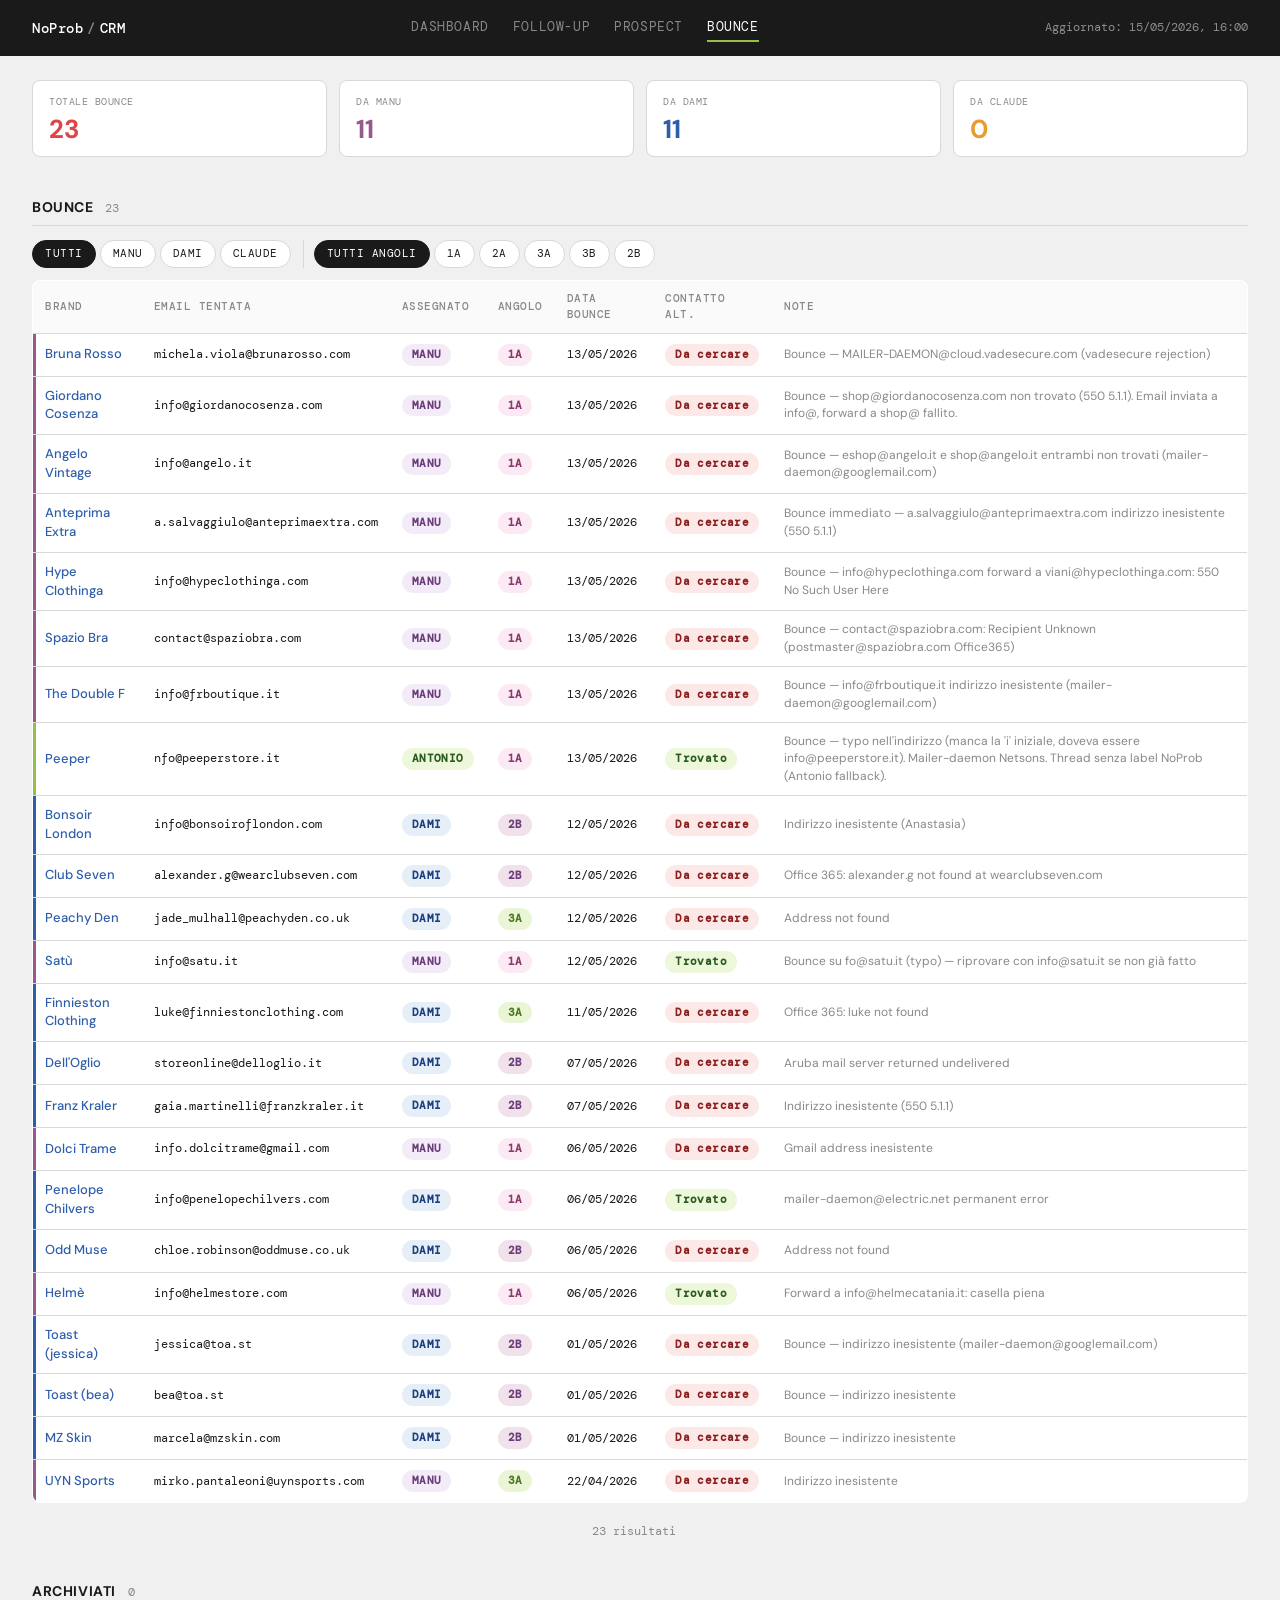
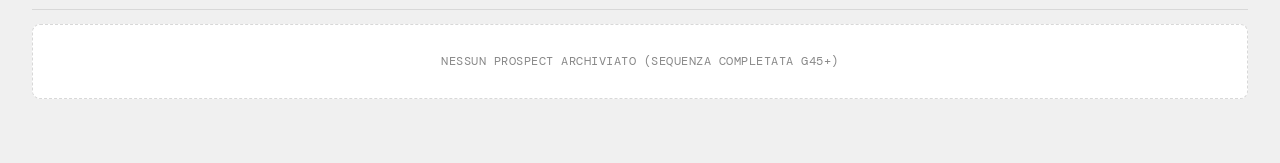
==== commit 5dcab0ce: "feat(crm): badge SKIP per prospect/bounce esclusi da elaborazione Visualizza in modo evidente i reco" ====
--- a/bounced.html
+++ b/bounced.html
@@ -121,20 +121,26 @@
   `;
   for (const b of state.items) {
     const sender = (b.sender || b.assigned_to || 'Manu').toLowerCase();
-    const altPill = b.alt_contact_found
-      ? `<span class="badge" style="background:#edf7da;color:#2a5a20">Trovato</span>`
-      : `<span class="badge" style="background:#fde8e8;color:#8a1f1f">Da cercare</span>`;
-    const brandHtml = b.domain
+    const isSkip = b.skip === true;
+    const altCol = isSkip
+      ? `<span style="color:var(--muted);font-family:var(--font-mono);font-size:11px;text-transform:uppercase;letter-spacing:0.5px;">Escluso</span>`
+      : (b.alt_contact_found
+          ? `<span class="badge" style="background:#edf7da;color:#2a5a20">Trovato</span>`
+          : `<span class="badge" style="background:#fde8e8;color:#8a1f1f">Da cercare</span>`);
+    const skipBadge = isSkip
+      ? ` <span class="badge" style="background:#fde8e8;color:#8a1f1f;font-weight:700;margin-left:6px;">SKIP</span>`
+      : '';
+    const brandLink = b.domain
       ? `<a href="https://${b.domain}" target="_blank" rel="noopener">${escapeHtml(b.brand || b.domain)}</a>`
       : escapeHtml(b.brand || '—');
     html += `
-      <tr class="${sender}">
-        <td class="brand-cell">${brandHtml}</td>
+      <tr class="${sender}" ${isSkip ? 'style="opacity:0.5;"' : ''}>
+        <td class="brand-cell">${brandLink}${skipBadge}</td>
         <td class="mono">${escapeHtml(b.email || '—')}</td>
         <td>${senderBadge(b.sender || b.assigned_to)}</td>
         <td>${angleBadge(b.angle)}</td>
         <td class="mono">${formatDateFull(b.bounce_date)}</td>
-        <td>${altPill}</td>
+        <td>${altCol}</td>
         <td style="font-size:12px;color:var(--muted);">${escapeHtml(b.notes || '—')}</td>
       </tr>
     `;
--- a/css/style.css
+++ b/css/style.css
@@ -187,6 +187,58 @@
 .dot.claude::before  { background: var(--orange); }
 .dot.antonio::before { background: var(--green); }
 
+/* day card v3.1 — 2 righe (prime + totale) */
+.day-card .day-row {
+  display: flex;
+  align-items: baseline;
+  justify-content: space-between;
+  gap: 8px;
+  margin-bottom: 4px;
+}
+.day-card .row-label {
+  font-family: var(--font-mono);
+  font-size: 9px;
+  color: var(--muted);
+  text-transform: uppercase;
+  letter-spacing: 0.4px;
+}
+.day-card .row-num { font-weight: 700; }
+.day-card .row-num.primary { font-size: 22px; line-height: 1; }
+.day-card .row-num.secondary { font-size: 14px; color: var(--muted); }
+.day-card .day-dots-row {
+  display: flex;
+  flex-wrap: wrap;
+  gap: 4px;
+  margin-bottom: 4px;
+}
+.day-card .day-divider {
+  height: 1px;
+  background: var(--border);
+  margin: 6px 0;
+}
+.week-legend {
+  display: flex;
+  gap: 14px;
+  font-family: var(--font-mono);
+  font-size: 11px;
+  color: var(--muted);
+  margin-top: 10px;
+  flex-wrap: wrap;
+}
+.week-legend .leg {
+  display: inline-flex;
+  align-items: center;
+  gap: 4px;
+}
+.week-legend .leg::before {
+  content: '';
+  width: 8px; height: 8px; border-radius: 50%;
+}
+.week-legend .manu::before    { background: var(--purple); }
+.week-legend .dami::before    { background: var(--blue); }
+.week-legend .claude::before  { background: var(--orange); }
+.week-legend .antonio::before { background: var(--green); }
+
 /* ============ Date range filter ============ */
 .range-filter {
   display: flex;
@@ -311,6 +363,115 @@
   font-family: var(--font-mono);
   font-size: 11px;
   color: var(--muted);
+  text-align: center;
+}
+.step .step-counter {
+  margin-top: 6px;
+  background: var(--bg);
+  color: var(--black);
+  font-family: var(--font-mono);
+  font-size: 11px;
+  padding: 3px 10px;
+  border-radius: 999px;
+  text-decoration: none;
+  border: 1px solid var(--border);
+}
+.step .step-counter:hover { background: var(--white); border-color: var(--black); text-decoration: none; }
+.step.stop .step-counter-group { display: flex; flex-direction: column; gap: 4px; align-items: center; }
+.step.stop .step-counter.bnc { background: #fde8e8; color: #8a1f1f; border-color: #f0c2c2; }
+.step.stop .step-counter.ooo { background: #fff3e0; color: #8a4a00; border-color: #f0d9a8; }
+.step.stop .step-counter.arc { background: #e8e8e8; color: #444; border-color: #d0d0d0; }
+
+/* Mini timeline (modal prospect) */
+.mini-timeline {
+  background: #fafafa;
+  border: 1px solid var(--border);
+  border-radius: 8px;
+  padding: 16px 12px 14px;
+  margin-bottom: 8px;
+}
+.mini-track {
+  display: flex;
+  justify-content: space-between;
+  gap: 6px;
+  position: relative;
+  overflow-x: auto;
+}
+.mini-track::before {
+  content: '';
+  position: absolute;
+  top: 9px;
+  left: 8%;
+  right: 8%;
+  height: 2px;
+  background: var(--border);
+  z-index: 0;
+}
+.mini-step {
+  flex: 1;
+  min-width: 86px;
+  display: flex;
+  flex-direction: column;
+  align-items: center;
+  text-align: center;
+  position: relative;
+  z-index: 1;
+}
+.mini-step .mini-dot {
+  width: 18px; height: 18px;
+  border-radius: 50%;
+  border: 2px solid var(--border);
+  background: var(--white);
+  margin-bottom: 6px;
+}
+.mini-step.done    .mini-dot { background: var(--green); border-color: var(--green); }
+.mini-step.overdue .mini-dot { background: var(--danger); border-color: var(--danger); }
+.mini-step.pending .mini-dot { background: var(--white); border-color: var(--border); }
+.mini-step.out     .mini-dot {
+  background: var(--danger); border-color: var(--danger);
+  position: relative;
+}
+.mini-step.out .mini-dot::after {
+  content: '×';
+  position: absolute;
+  top: -2px; left: 3px;
+  color: var(--white);
+  font-size: 14px;
+  font-weight: 700;
+}
+.mini-step.muted { opacity: 0.45; text-decoration: line-through; }
+.mini-step.muted .mini-dot { background: var(--bg); border-color: var(--border); }
+.mini-step.muted .mini-dot::after { display: none; }
+.mini-step .mini-date {
+  font-family: var(--font-mono);
+  font-size: 10px;
+  color: var(--muted);
+  letter-spacing: 0.3px;
+}
+.mini-step .mini-label {
+  font-weight: 700;
+  font-size: 11px;
+  margin-top: 2px;
+}
+.mini-step .mini-status {
+  font-family: var(--font-mono);
+  font-size: 9px;
+  color: var(--muted);
+  text-transform: uppercase;
+  letter-spacing: 0.4px;
+  margin-top: 1px;
+}
+.mini-step.done    .mini-status { color: #4d7920; }
+.mini-step.overdue .mini-status { color: var(--danger); }
+.mini-step.out     .mini-status { color: var(--danger); }
+.mini-banner {
+  margin-top: 12px;
+  padding: 8px 12px;
+  background: #edf7da;
+  color: #2a5a20;
+  font-family: var(--font-mono);
+  font-size: 12px;
+  border-radius: 6px;
   text-align: center;
 }
 
@@ -792,6 +953,111 @@
   letter-spacing: 0.4px;
 }
 
+/* ============ Page toggle (per contatto / per azienda) ============ */
+.view-toggle {
+  display: inline-flex;
+  background: var(--white);
+  border: 1px solid var(--border);
+  border-radius: 8px;
+  overflow: hidden;
+  margin-bottom: 14px;
+}
+.view-toggle button {
+  background: transparent;
+  border: none;
+  padding: 8px 16px;
+  font-family: var(--font-mono);
+  font-size: 12px;
+  text-transform: uppercase;
+  letter-spacing: 0.5px;
+  cursor: pointer;
+  color: var(--muted);
+}
+.view-toggle button.active {
+  background: var(--black);
+  color: var(--white);
+}
+
+/* ============ Company contacts (modal) ============ */
+.company-contacts {
+  display: flex;
+  flex-direction: column;
+  gap: 6px;
+}
+.cc-row {
+  background: var(--white);
+  border: 1px solid var(--border);
+  border-left: 3px solid transparent;
+  border-radius: 6px;
+  padding: 10px 12px;
+  cursor: pointer;
+  transition: background 0.05s ease;
+}
+.cc-row:hover { background: #fafafa; }
+.cc-row.manu    { border-left-color: var(--purple); }
+.cc-row.dami    { border-left-color: var(--blue); }
+.cc-row.claude  { border-left-color: var(--orange); }
+.cc-row.antonio { border-left-color: var(--green); }
+.cc-row .cc-head {
+  display: flex;
+  gap: 6px;
+  align-items: center;
+  flex-wrap: wrap;
+  margin-bottom: 4px;
+}
+.cc-row .cc-name { font-weight: 700; font-size: 13px; }
+.cc-row .cc-meta {
+  font-family: var(--font-mono);
+  font-size: 11px;
+  color: var(--muted);
+}
+.cc-row .cc-snippet {
+  margin-top: 4px;
+  font-size: 12px;
+  font-style: italic;
+  color: var(--muted);
+  line-height: 1.4;
+}
+
+/* ============ Subject email styles ============ */
+.subject-cell {
+  font-family: var(--font-mono);
+  font-size: 11px;
+  color: var(--muted);
+  max-width: 220px;
+  overflow: hidden;
+  text-overflow: ellipsis;
+  white-space: nowrap;
+  cursor: help;
+}
+.fu-card .fu-subject {
+  font-family: var(--font-mono);
+  font-size: 12px;
+  color: var(--muted);
+  margin-bottom: 4px;
+  overflow: hidden;
+  text-overflow: ellipsis;
+  white-space: nowrap;
+  max-width: 100%;
+}
+
+/* ============ Scaduti banner ============ */
+.scaduti-section { background: #fff5f5; border: 1px solid #f0c2c2; border-radius: 8px; padding: 14px; }
+.scaduti-section h2.section-title { color: var(--danger); border-color: #f0c2c2; }
+.scaduti-section .fu-card { background: #fffafa; }
+.fu-card.scaduto-tag {
+  position: relative;
+}
+.fu-card .scaduto-pill {
+  background: var(--danger);
+  color: var(--white);
+  font-family: var(--font-mono);
+  font-size: 10px;
+  padding: 2px 8px;
+  border-radius: 999px;
+  letter-spacing: 0.5px;
+}
+
 /* ============ Section "vedi tutti" link ============ */
 .see-all {
   display: inline-block;
